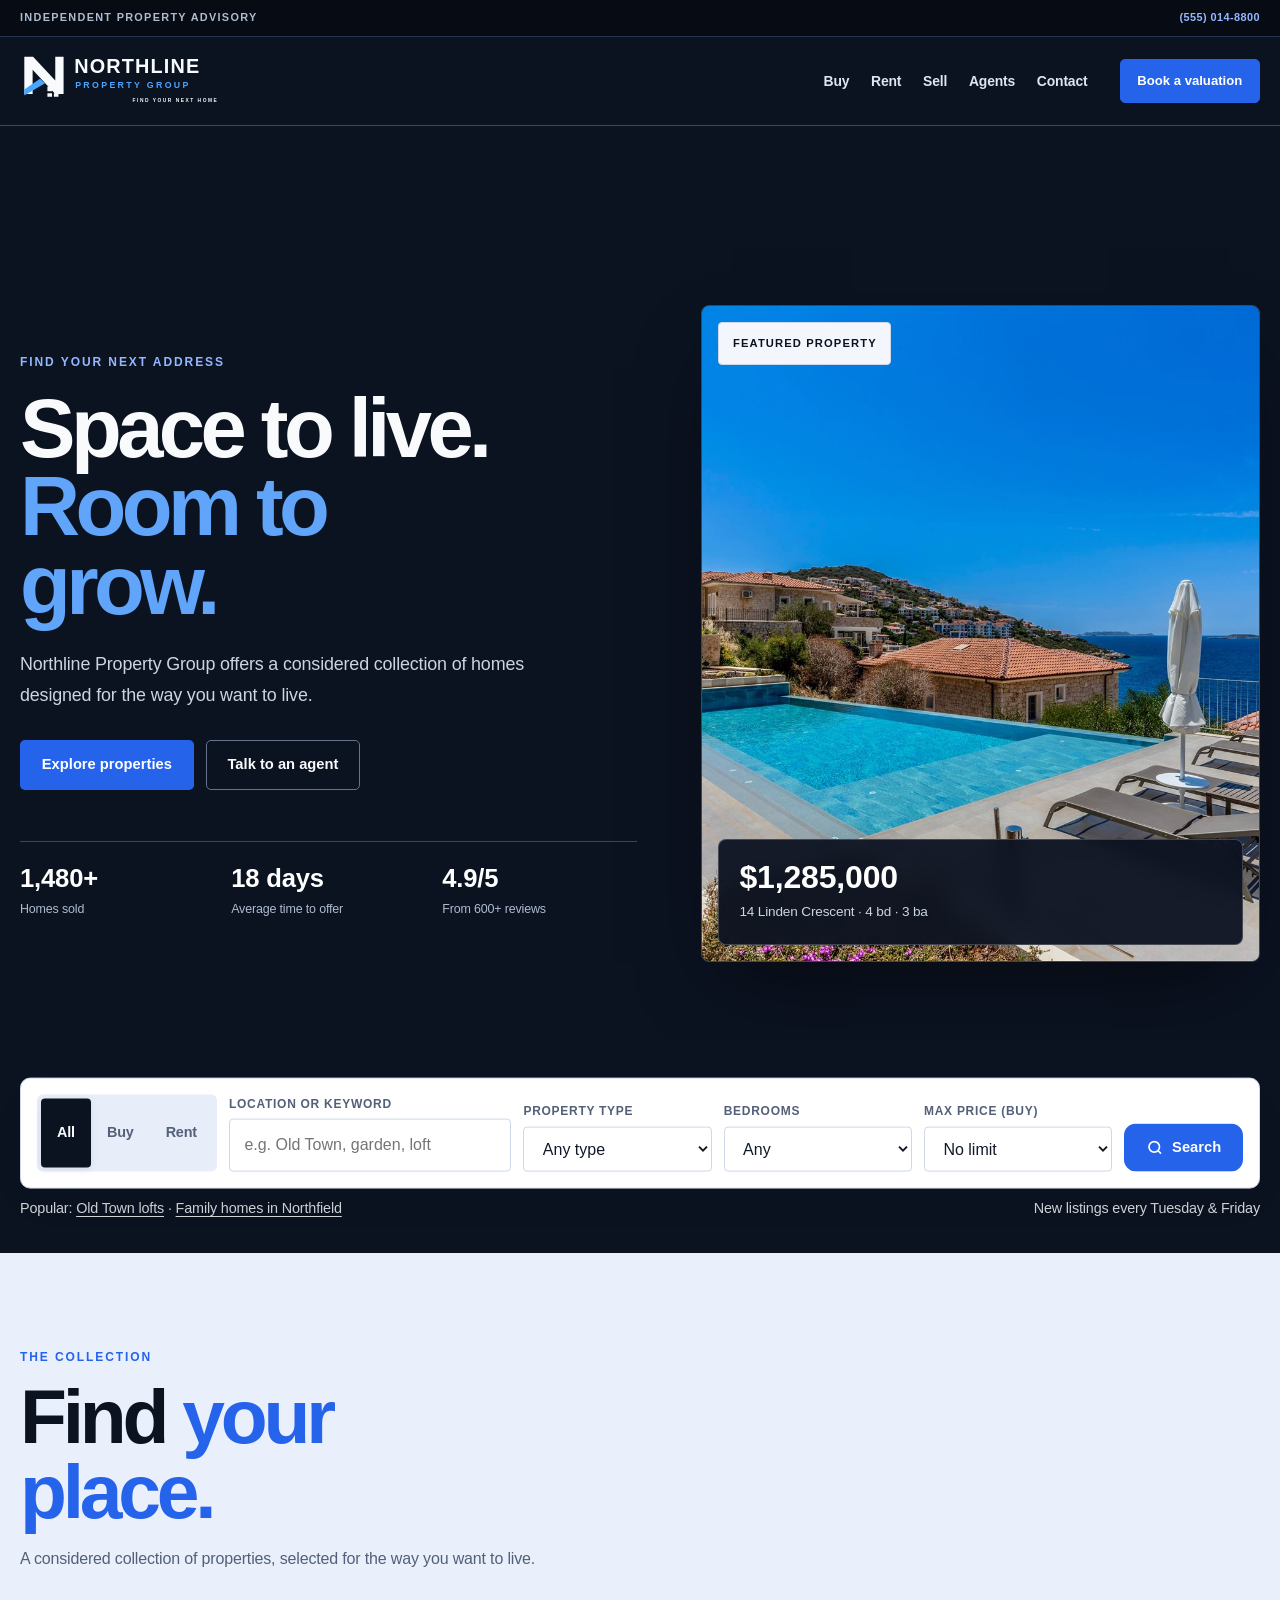
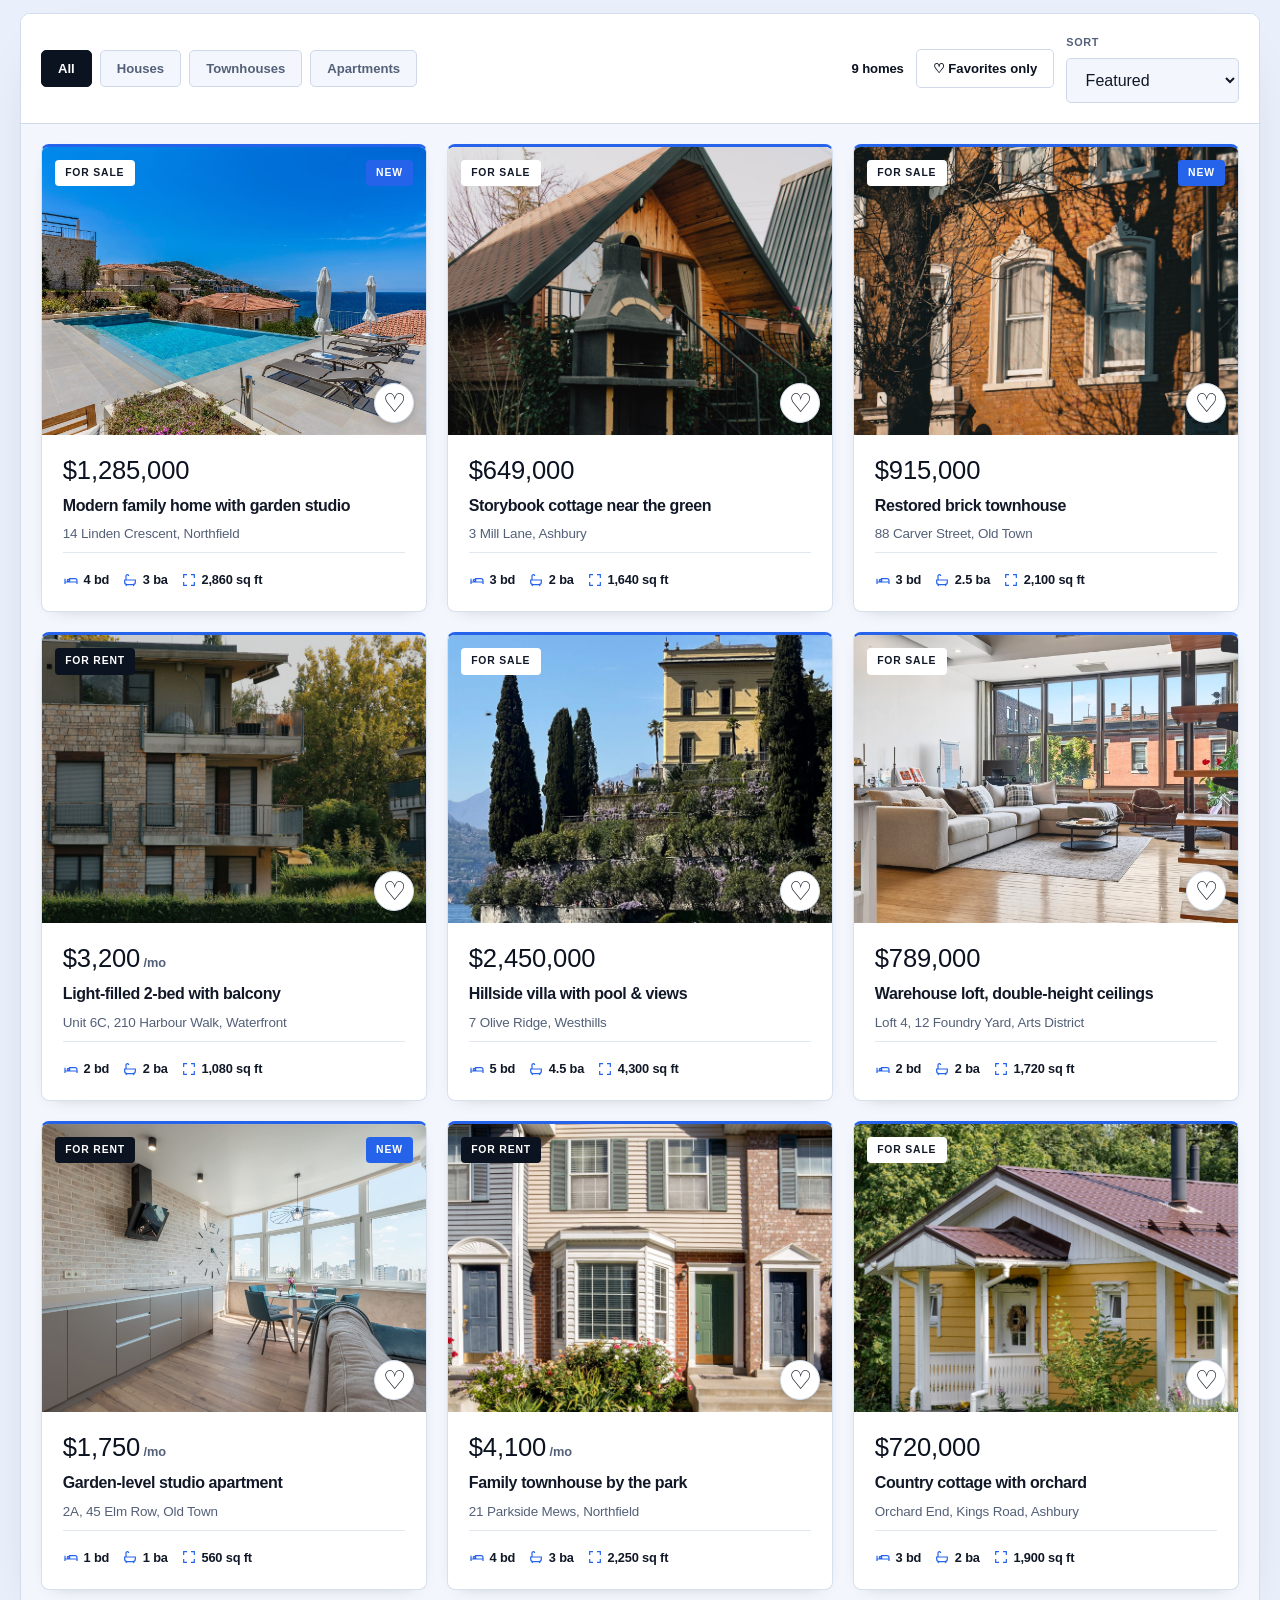
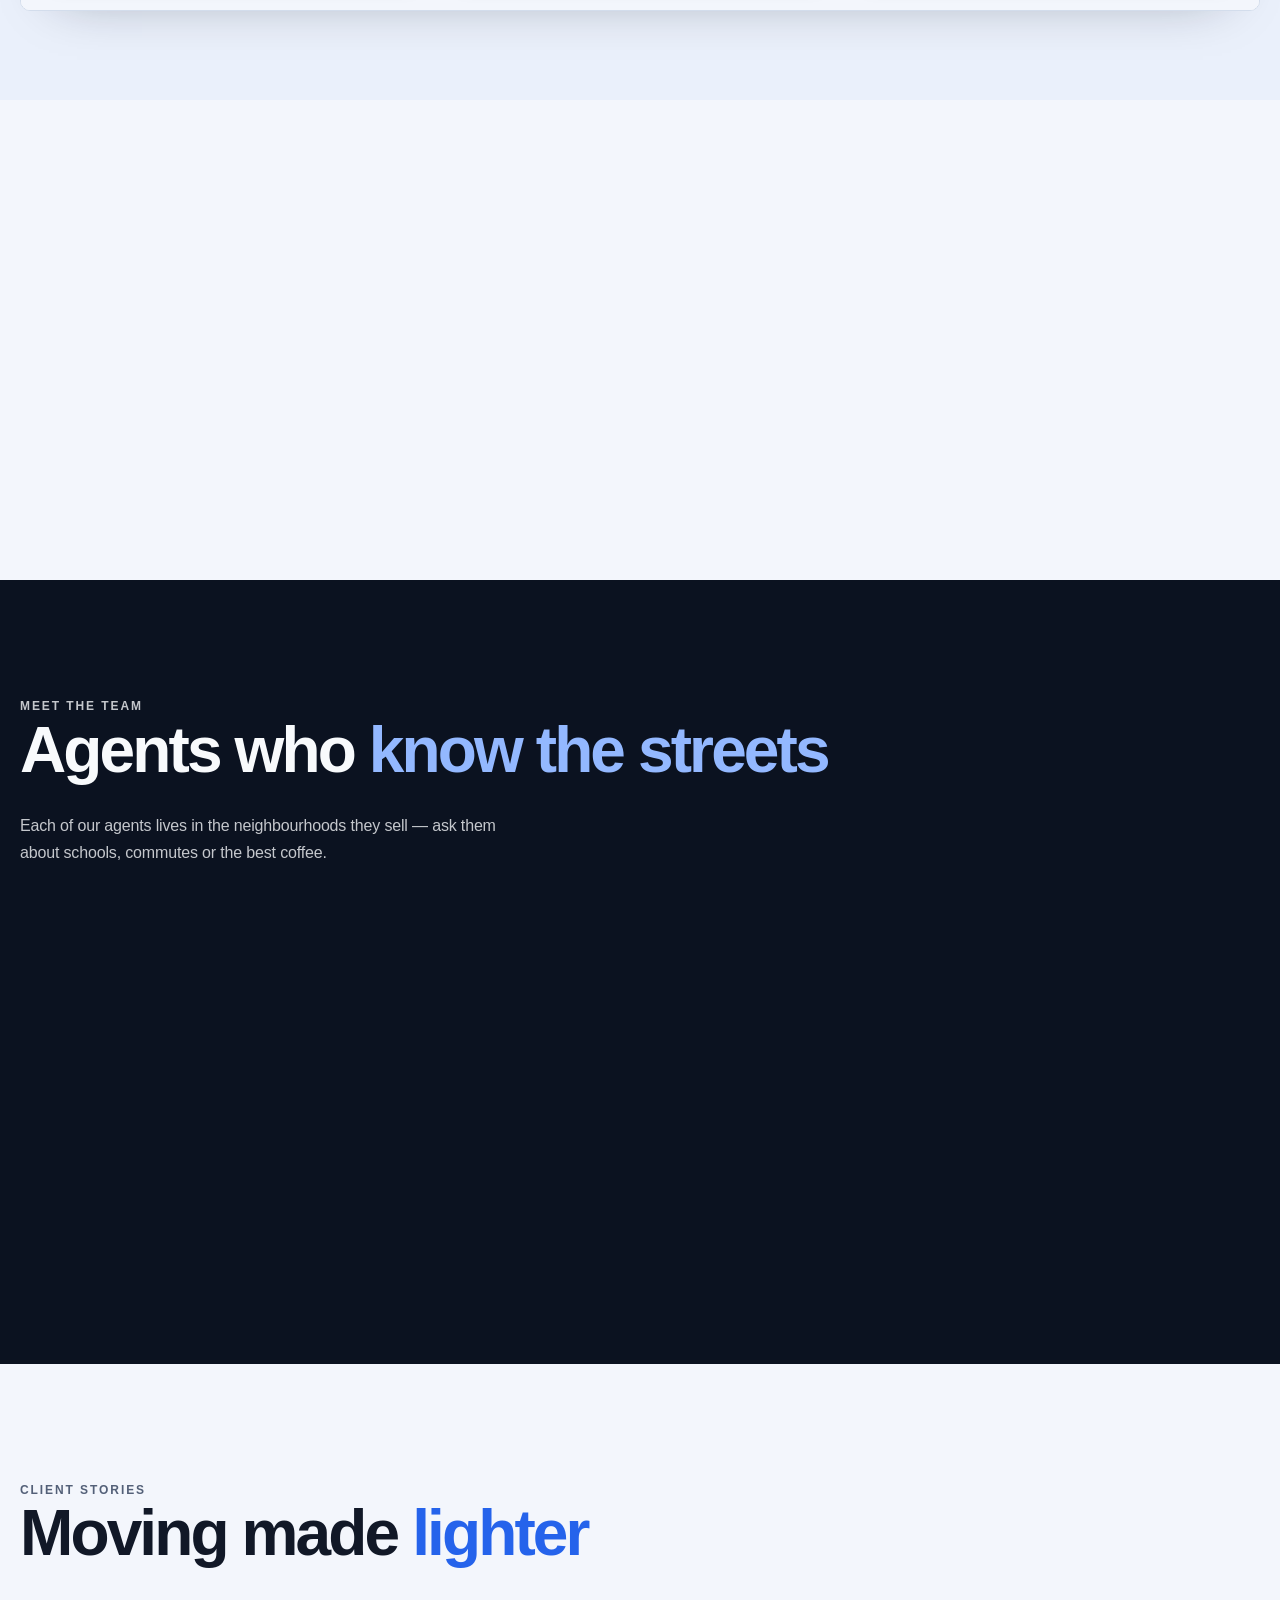
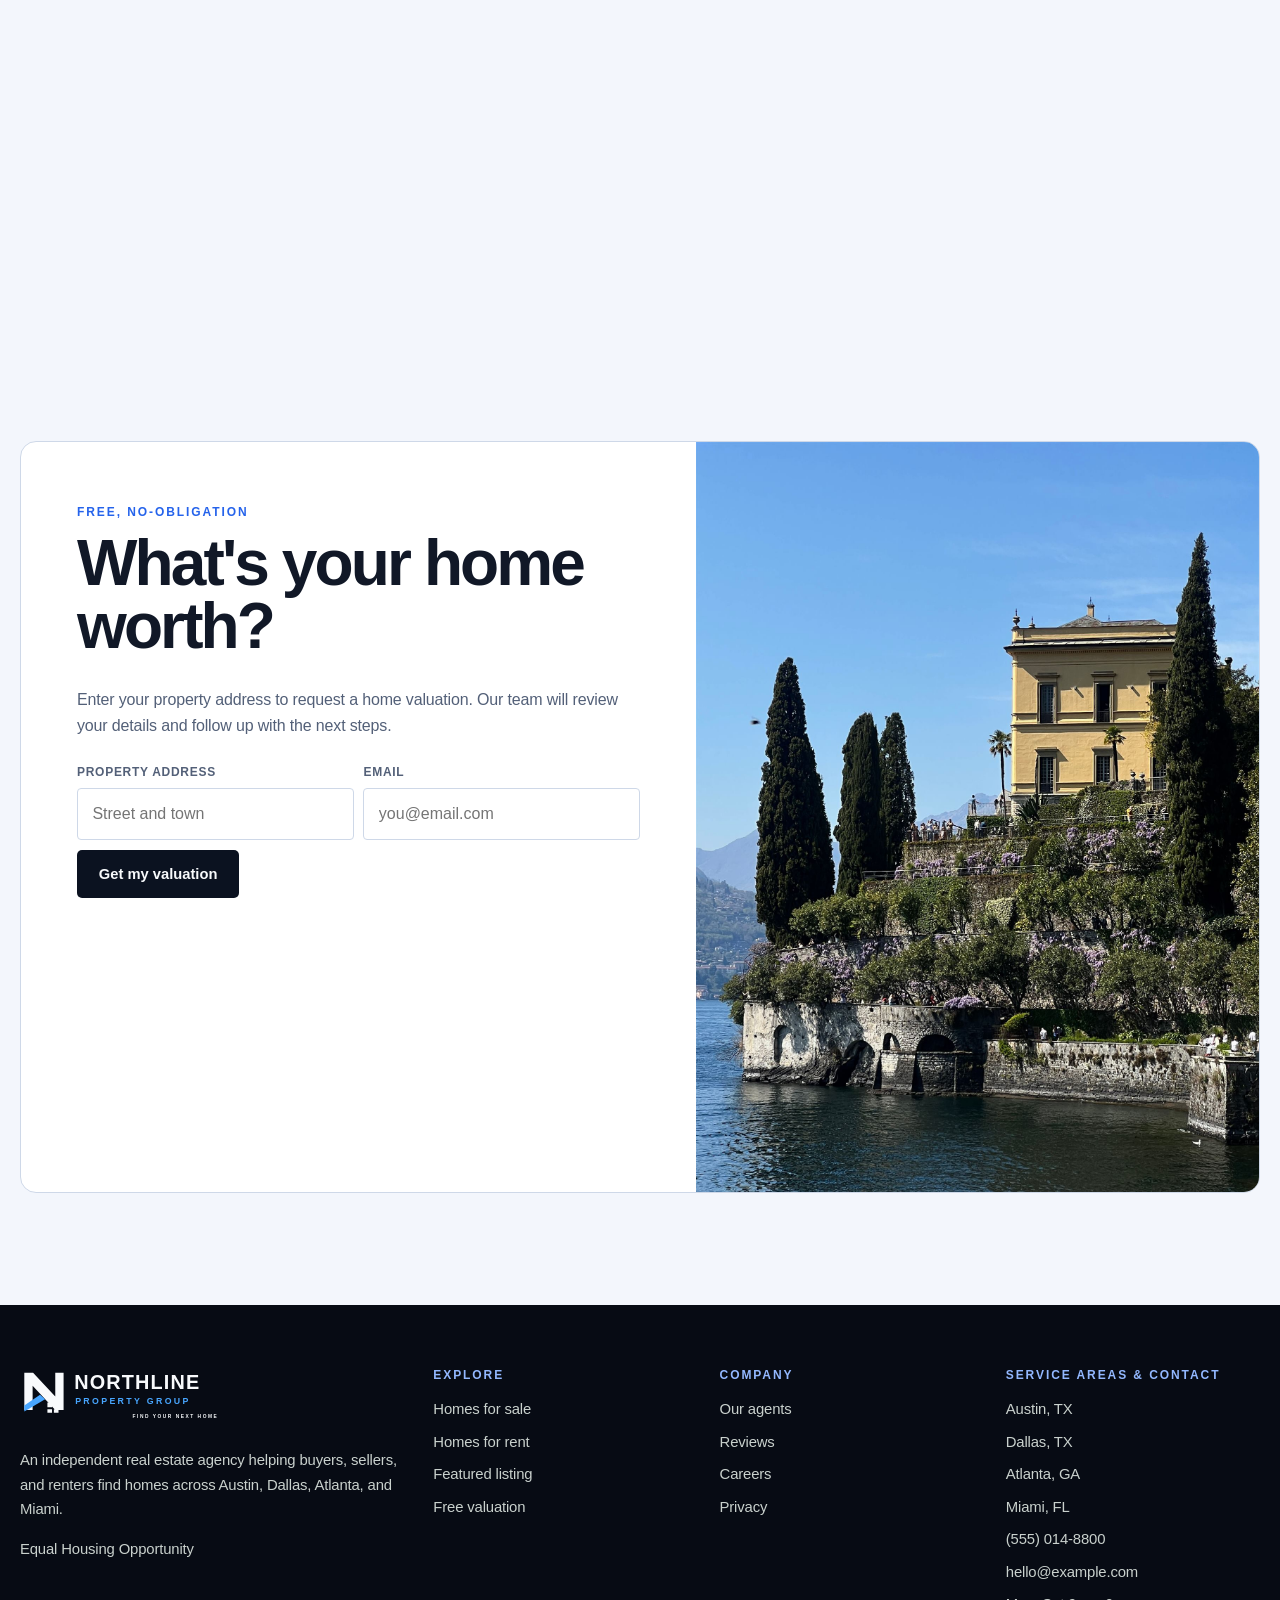
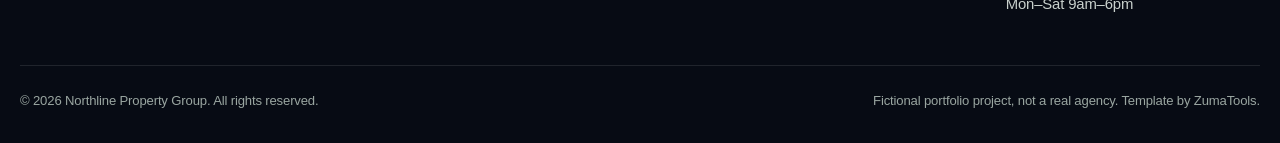
==== index.html @ 739855b1 "Northline Property Group: portfolio template" ====
<!doctype html>
<html lang="en" class="no-js">
<head>
  <meta charset="utf-8">
  <meta name="viewport" content="width=device-width, initial-scale=1">
  <title>Northline Property Group | Find Your Next Home</title>
  <meta name="description" content="Northline Property Group is an independent estate agency helping you buy, sell and rent homes. Search listings, meet local agents and book a free valuation.">
  <meta property="og:type" content="website">
  <meta property="og:title" content="Northline Property Group — Homes for sale &amp; rent">
  <meta property="og:description" content="Northline Property Group is an independent estate agency helping you buy, sell and rent homes. Search listings, meet local agents and book a free valuation.">
  <meta property="og:image" content="assets/img/house-modern.jpg">
  <meta name="theme-color" content="#1f4d45">
  <link rel="icon" type="image/svg+xml" href="assets/northline-mark.svg">
  <link rel="preconnect" href="https://fonts.googleapis.com">
  <link rel="preconnect" href="https://fonts.gstatic.com" crossorigin>
  <link href="https://fonts.googleapis.com/css2?family=Instrument+Serif:ital@0;1&family=Manrope:wght@400;500;600;700;800&display=swap" rel="stylesheet">
  <link rel="stylesheet" href="assets/css/style.css">
  <script>document.documentElement.classList.remove('no-js')</script>
  <script src="assets/js/main.js" defer></script>
</head>
<body>
  <a class="skip" href="#main">Skip to content</a>

  
  <header class="site-header">
  <div class="nav-topline">
    <div class="wrap nav-topline-inner">
      <span>Independent Property Advisory</span>
      <a href="tel:+15550148800">(555) 014-8800</a>
    </div>
  </div>
  <nav class="wrap nav" aria-label="Main">
    <a class="logo" href="index.html">
     <img
       class="brand-logo"
       src="assets/northline-logo-light.svg"
       alt="Northline Property Group — Find Your Next Home"
     >
   </a>
    <button class="menu-toggle" aria-expanded="false" aria-controls="nav-links" aria-label="Open menu">
      <span></span><span></span><span></span>
    </button>
    <ul class="nav-links" id="nav-links">
      <li><a href="index.html#homes">Buy</a></li>
      <li><a href="index.html#homes">Rent</a></li>
      <li><a href="index.html#sell">Sell</a></li>
      <li><a href="index.html#agents">Agents</a></li>
      <li><a href="index.html#contact">Contact</a></li>
    </ul>
    <div class="nav-cta">
      <a class="btn btn-primary" href="index.html#contact">Book a valuation</a>
    </div>
  </nav>
</header>


  <main id="main">
    <section class="hero" aria-labelledby="hero-title">
      <section class="hero" aria-labelledby="hero-title">
  <div class="wrap hero-layout">
    <!-- Left column: Hero Content -->
    <div class="hero-content">
      <p class="eyebrow">FIND YOUR NEXT ADDRESS</p>
      <h1 id="hero-title">Space to live. <em>Room to grow.</em></h1>
      <p class="lead">Northline Property Group offers a considered collection of homes designed for the way you want to live.</p>
      <div class="hero-actions">
        <a href="#homes" class="btn btn-accent">Explore properties</a>
        <a href="#contact" class="btn btn-ghost">Talk to an agent</a>
      </div>
      <div class="hero-stats">
        <div><b>1,480+</b><span>Homes sold</span></div>
        <div><b>18 days</b><span>Average time to offer</span></div>
        <div><b>4.9/5</b><span>From 600+ reviews</span></div>
      </div>
    </div>

    <!-- Right column: Featured Visual -->
    <div class="hero-visual">
      <img src="assets/img/house-modern.jpg" alt="Contemporary luxury home with modern architecture and landscaped garden" width="800" height="600">
      <span class="hero-chip">FEATURED PROPERTY</span>
      <a class="hero-price" href="listing.html?id=1" style="color:inherit;text-decoration:none">
        <strong>$1,285,000</strong>
        <span>14 Linden Crescent · 4 bd · 3 ba</span>
      </a>
    </div>
  </div>
</section>
    </section>

    <div class="search-band">
      <div class="wrap">
        <form class="search" id="search" action="#homes" role="search" aria-label="Search homes">
          <div class="seg" role="radiogroup" aria-label="Listing type">
            <label><input type="radio" name="status" value="any" checked><span>All</span></label>
            <label><input type="radio" name="status" value="sale"><span>Buy</span></label>
            <label><input type="radio" name="status" value="rent"><span>Rent</span></label>
          </div>
          <div class="field field-q"><label for="q">Location or keyword</label><input id="q" name="q" type="search" placeholder="e.g. Old Town, garden, loft"></div>
          <div class="field"><label for="type">Property type</label>
            <select id="type" name="type"><option value="any">Any type</option><option value="house">House</option><option value="townhouse">Townhouse</option><option value="apartment">Apartment</option></select></div>
          <div class="field"><label for="beds">Bedrooms</label>
            <select id="beds" name="beds"><option value="0">Any</option><option value="1">1+</option><option value="2">2+</option><option value="3">3+</option><option value="4">4+</option></select></div>
          <div class="field"><label for="max">Max price (buy)</label>
            <select id="max" name="max"><option value="">No limit</option><option value="700000">$700k</option><option value="1000000">$1M</option><option value="1500000">$1.5M</option><option value="3000000">$3M</option></select></div>
          <button class="btn btn-accent" type="submit"><svg viewBox="0 0 24 24" fill="none" stroke="currentColor" stroke-width="2.2" aria-hidden="true"><circle cx="11" cy="11" r="7"/><path d="m20 20-3.5-3.5"/></svg>Search</button>
        </form>
        <div class="search-foot"><span>Popular: <a href="index.html#homes">Old Town lofts</a> · <a href="index.html#homes">Family homes in Northfield</a></span><span>New listings every Tuesday &amp; Friday</span></div>
      </div>
    </div>

    <section class="section listings-section" id="homes" aria-labelledby="homes-title">
  <div class="wrap">
    <div class="listings-intro">
      <div class="listings-intro-copy">
        <p class="eyebrow">THE COLLECTION</p>
        <h2 id="homes-title">Find <em>your place.</em></h2>
        <p>A considered collection of properties, selected for the way you want to live.</p>
      </div>
    </div>
    <div class="listings-panel">
      <div class="listings-toolbar">
        <div class="chips" role="group" aria-label="Quick filter by type">
          <button type="button" data-type="all" aria-pressed="true">All</button>
          <button type="button" data-type="house" aria-pressed="false">Houses</button>
          <button type="button" data-type="townhouse" aria-pressed="false">Townhouses</button>
          <button type="button" data-type="apartment" aria-pressed="false">Apartments</button>
        </div>
        <div class="listings-toolbar-tools">
          <output id="result-count" aria-live="polite">9 homes</output>
          
          <button
            type="button"
            id="favorites-filter"
            class="btn btn-ghost"
            aria-pressed="false"
          >
          ♡ Favorites only
          </button>

          <div class="field">
            <label for="sort">Sort</label>
            <select id="sort">
              <option value="featured">Featured</option>
              <option value="new">Newest</option>
              <option value="price-asc">Price: low to high</option>
              <option value="price-desc">Price: high to low</option>
              <option value="size">Largest</option>
            </select>
          </div>
        </div>
      </div>
      <div class="listings" id="listings">
        <article class="card"><div class="card-media"><img src="assets/img/house-modern.jpg" alt="Contemporary luxury home with modern architecture and landscaped garden" loading="lazy" width="800" height="600"><span class="badge ">For sale</span><span class="badge new">New</span></div><div class="card-body"><p class="price">$1,285,000</p><h3><a href="listing.html?id=1">Modern family home with garden studio</a></h3><p class="addr">14 Linden Crescent, Northfield</p><ul class="specs"><li><svg viewBox="0 0 24 24" fill="none" stroke="currentColor" stroke-width="1.8" aria-hidden="true"><path d="M3 18v-8M21 18v-5a3 3 0 0 0-3-3H10v5M3 15h18M6.5 12.5a1.5 1.5 0 1 0 0-.01"/></svg>4 bd</li><li><svg viewBox="0 0 24 24" fill="none" stroke="currentColor" stroke-width="1.8" aria-hidden="true"><path d="M4 12h16v3a4 4 0 0 1-4 4H8a4 4 0 0 1-4-4zM6 12V6a2 2 0 0 1 4 0M7 19l-1 2M17 19l1 2"/></svg>3 ba</li><li><svg viewBox="0 0 24 24" fill="none" stroke="currentColor" stroke-width="1.8" aria-hidden="true"><path d="M4 9V4h5M20 9V4h-5M4 15v5h5M20 15v5h-5"/></svg>2,860 sq ft</li></ul></div></article>
        <article class="card"><div class="card-media"><img src="assets/img/house-cottage.svg" alt="Storybook cottage near the green" loading="lazy" width="800" height="600"><span class="badge ">For sale</span></div><div class="card-body"><p class="price">$649,000</p><h3><a href="listing.html?id=2">Storybook cottage near the green</a></h3><p class="addr">3 Mill Lane, Ashbury</p><ul class="specs"><li><svg viewBox="0 0 24 24" fill="none" stroke="currentColor" stroke-width="1.8" aria-hidden="true"><path d="M3 18v-8M21 18v-5a3 3 0 0 0-3-3H10v5M3 15h18M6.5 12.5a1.5 1.5 0 1 0 0-.01"/></svg>3 bd</li><li><svg viewBox="0 0 24 24" fill="none" stroke="currentColor" stroke-width="1.8" aria-hidden="true"><path d="M4 12h16v3a4 4 0 0 1-4 4H8a4 4 0 0 1-4-4zM6 12V6a2 2 0 0 1 4 0M7 19l-1 2M17 19l1 2"/></svg>2 ba</li><li><svg viewBox="0 0 24 24" fill="none" stroke="currentColor" stroke-width="1.8" aria-hidden="true"><path d="M4 9V4h5M20 9V4h-5M4 15v5h5M20 15v5h-5"/></svg>1,640 sq ft</li></ul></div></article>
        <article class="card"><div class="card-media"><img src="assets/img/house-townhouse.svg" alt="Restored brick townhouse" loading="lazy" width="800" height="600"><span class="badge ">For sale</span><span class="badge new">New</span></div><div class="card-body"><p class="price">$915,000</p><h3><a href="listing.html?id=3">Restored brick townhouse</a></h3><p class="addr">88 Carver Street, Old Town</p><ul class="specs"><li><svg viewBox="0 0 24 24" fill="none" stroke="currentColor" stroke-width="1.8" aria-hidden="true"><path d="M3 18v-8M21 18v-5a3 3 0 0 0-3-3H10v5M3 15h18M6.5 12.5a1.5 1.5 0 1 0 0-.01"/></svg>3 bd</li><li><svg viewBox="0 0 24 24" fill="none" stroke="currentColor" stroke-width="1.8" aria-hidden="true"><path d="M4 12h16v3a4 4 0 0 1-4 4H8a4 4 0 0 1-4-4zM6 12V6a2 2 0 0 1 4 0M7 19l-1 2M17 19l1 2"/></svg>2.5 ba</li><li><svg viewBox="0 0 24 24" fill="none" stroke="currentColor" stroke-width="1.8" aria-hidden="true"><path d="M4 9V4h5M20 9V4h-5M4 15v5h5M20 15v5h-5"/></svg>2,100 sq ft</li></ul></div></article>
        <article class="card"><div class="card-media"><img src="assets/img/house-apartment.svg" alt="Light-filled 2-bed with balcony" loading="lazy" width="800" height="600"><span class="badge rent">For rent</span></div><div class="card-body"><p class="price">$3,200<small> /mo</small></p><h3><a href="listing.html?id=4">Light-filled 2-bed with balcony</a></h3><p class="addr">Unit 6C, 210 Harbour Walk, Waterfront</p><ul class="specs"><li><svg viewBox="0 0 24 24" fill="none" stroke="currentColor" stroke-width="1.8" aria-hidden="true"><path d="M3 18v-8M21 18v-5a3 3 0 0 0-3-3H10v5M3 15h18M6.5 12.5a1.5 1.5 0 1 0 0-.01"/></svg>2 bd</li><li><svg viewBox="0 0 24 24" fill="none" stroke="currentColor" stroke-width="1.8" aria-hidden="true"><path d="M4 12h16v3a4 4 0 0 1-4 4H8a4 4 0 0 1-4-4zM6 12V6a2 2 0 0 1 4 0M7 19l-1 2M17 19l1 2"/></svg>2 ba</li><li><svg viewBox="0 0 24 24" fill="none" stroke="currentColor" stroke-width="1.8" aria-hidden="true"><path d="M4 9V4h5M20 9V4h-5M4 15v5h5M20 15v5h-5"/></svg>1,080 sq ft</li></ul></div></article>
        <article class="card"><div class="card-media"><img src="assets/img/house-villa.svg" alt="Hillside villa with pool & views" loading="lazy" width="800" height="600"><span class="badge ">For sale</span></div><div class="card-body"><p class="price">$2,450,000</p><h3><a href="listing.html?id=5">Hillside villa with pool & views</a></h3><p class="addr">7 Olive Ridge, Westhills</p><ul class="specs"><li><svg viewBox="0 0 24 24" fill="none" stroke="currentColor" stroke-width="1.8" aria-hidden="true"><path d="M3 18v-8M21 18v-5a3 3 0 0 0-3-3H10v5M3 15h18M6.5 12.5a1.5 1.5 0 1 0 0-.01"/></svg>5 bd</li><li><svg viewBox="0 0 24 24" fill="none" stroke="currentColor" stroke-width="1.8" aria-hidden="true"><path d="M4 12h16v3a4 4 0 0 1-4 4H8a4 4 0 0 1-4-4zM6 12V6a2 2 0 0 1 4 0M7 19l-1 2M17 19l1 2"/></svg>4.5 ba</li><li><svg viewBox="0 0 24 24" fill="none" stroke="currentColor" stroke-width="1.8" aria-hidden="true"><path d="M4 9V4h5M20 9V4h-5M4 15v5h5M20 15v5h-5"/></svg>4,300 sq ft</li></ul></div></article>
        <article class="card"><div class="card-media"><img src="assets/img/house-loft.svg" alt="Warehouse loft, double-height ceilings" loading="lazy" width="800" height="600"><span class="badge ">For sale</span></div><div class="card-body"><p class="price">$789,000</p><h3><a href="listing.html?id=6">Warehouse loft, double-height ceilings</a></h3><p class="addr">Loft 4, 12 Foundry Yard, Arts District</p><ul class="specs"><li><svg viewBox="0 0 24 24" fill="none" stroke="currentColor" stroke-width="1.8" aria-hidden="true"><path d="M3 18v-8M21 18v-5a3 3 0 0 0-3-3H10v5M3 15h18M6.5 12.5a1.5 1.5 0 1 0 0-.01"/></svg>2 bd</li><li><svg viewBox="0 0 24 24" fill="none" stroke="currentColor" stroke-width="1.8" aria-hidden="true"><path d="M4 12h16v3a4 4 0 0 1-4 4H8a4 4 0 0 1-4-4zM6 12V6a2 2 0 0 1 4 0M7 19l-1 2M17 19l1 2"/></svg>2 ba</li><li><svg viewBox="0 0 24 24" fill="none" stroke="currentColor" stroke-width="1.8" aria-hidden="true"><path d="M4 9V4h5M20 9V4h-5M4 15v5h5M20 15v5h-5"/></svg>1,720 sq ft</li></ul></div></article>
        <article class="card"><div class="card-media"><img src="assets/img/house-apartment.svg" alt="Garden-level studio apartment" loading="lazy" width="800" height="600"><span class="badge rent">For rent</span><span class="badge new">New</span></div><div class="card-body"><p class="price">$1,750<small> /mo</small></p><h3><a href="listing.html?id=7">Garden-level studio apartment</a></h3><p class="addr">2A, 45 Elm Row, Old Town</p><ul class="specs"><li><svg viewBox="0 0 24 24" fill="none" stroke="currentColor" stroke-width="1.8" aria-hidden="true"><path d="M3 18v-8M21 18v-5a3 3 0 0 0-3-3H10v5M3 15h18M6.5 12.5a1.5 1.5 0 1 0 0-.01"/></svg>1 bd</li><li><svg viewBox="0 0 24 24" fill="none" stroke="currentColor" stroke-width="1.8" aria-hidden="true"><path d="M4 12h16v3a4 4 0 0 1-4 4H8a4 4 0 0 1-4-4zM6 12V6a2 2 0 0 1 4 0M7 19l-1 2M17 19l1 2"/></svg>1 ba</li><li><svg viewBox="0 0 24 24" fill="none" stroke="currentColor" stroke-width="1.8" aria-hidden="true"><path d="M4 9V4h5M20 9V4h-5M4 15v5h5M20 15v5h-5"/></svg>560 sq ft</li></ul></div></article>
        <article class="card"><div class="card-media"><img src="assets/img/house-townhouse.svg" alt="Family townhouse by the park" loading="lazy" width="800" height="600"><span class="badge rent">For rent</span></div><div class="card-body"><p class="price">$4,100<small> /mo</small></p><h3><a href="listing.html?id=8">Family townhouse by the park</a></h3><p class="addr">21 Parkside Mews, Northfield</p><ul class="specs"><li><svg viewBox="0 0 24 24" fill="none" stroke="currentColor" stroke-width="1.8" aria-hidden="true"><path d="M3 18v-8M21 18v-5a3 3 0 0 0-3-3H10v5M3 15h18M6.5 12.5a1.5 1.5 0 1 0 0-.01"/></svg>4 bd</li><li><svg viewBox="0 0 24 24" fill="none" stroke="currentColor" stroke-width="1.8" aria-hidden="true"><path d="M4 12h16v3a4 4 0 0 1-4 4H8a4 4 0 0 1-4-4zM6 12V6a2 2 0 0 1 4 0M7 19l-1 2M17 19l1 2"/></svg>3 ba</li><li><svg viewBox="0 0 24 24" fill="none" stroke="currentColor" stroke-width="1.8" aria-hidden="true"><path d="M4 9V4h5M20 9V4h-5M4 15v5h5M20 15v5h-5"/></svg>2,250 sq ft</li></ul></div></article>
        <article class="card"><div class="card-media"><img src="assets/img/house-cottage.svg" alt="Country cottage with orchard" loading="lazy" width="800" height="600"><span class="badge ">For sale</span></div><div class="card-body"><p class="price">$720,000</p><h3><a href="listing.html?id=9">Country cottage with orchard</a></h3><p class="addr">Orchard End, Kings Road, Ashbury</p><ul class="specs"><li><svg viewBox="0 0 24 24" fill="none" stroke="currentColor" stroke-width="1.8" aria-hidden="true"><path d="M3 18v-8M21 18v-5a3 3 0 0 0-3-3H10v5M3 15h18M6.5 12.5a1.5 1.5 0 1 0 0-.01"/></svg>3 bd</li><li><svg viewBox="0 0 24 24" fill="none" stroke="currentColor" stroke-width="1.8" aria-hidden="true"><path d="M4 12h16v3a4 4 0 0 1-4 4H8a4 4 0 0 1-4-4zM6 12V6a2 2 0 0 1 4 0M7 19l-1 2M17 19l1 2"/></svg>2 ba</li><li><svg viewBox="0 0 24 24" fill="none" stroke="currentColor" stroke-width="1.8" aria-hidden="true"><path d="M4 9V4h5M20 9V4h-5M4 15v5h5M20 15v5h-5"/></svg>1,900 sq ft</li></ul></div></article>
      </div>
    </div>
  </div>
</section>

    <section class="section" id="sell" style="padding-top:0" aria-labelledby="why-title">
      <div class="wrap why">
        <div class="reveal">
          <p class="eyebrow">Selling with Northline</p>
          <h2 id="why-title">Sell for more, <em>with less stress.</em></h2>
          <p style="color:var(--muted);font-size:1.08rem">We price with data, market with care and negotiate like it's our own home. Our sellers achieve on average 101.4% of asking price.</p>
          <a class="btn btn-primary" href="#contact" style="margin-top:.5rem">Get a free valuation</a>
        </div>
        <div class="why-list">
          <div class="why-item reveal"><svg viewBox="0 0 36 36" fill="none" stroke="currentColor" stroke-width="1.8" aria-hidden="true"><path d="M5 30h26M9 30V16M17 30V9M25 30V20"/></svg><h3>Data-led pricing</h3><p>Valuations backed by 15 years of local sales, not guesswork.</p></div>
          <div class="why-item reveal"><svg viewBox="0 0 36 36" fill="none" stroke="currentColor" stroke-width="1.8" aria-hidden="true"><rect x="5" y="9" width="26" height="19" rx="3"/><circle cx="18" cy="18.5" r="5"/><path d="M13 9l2-3h6l2 3"/></svg><h3>Studio photography</h3><p>Pro photos, floor plans and a 3D tour for every home.</p></div>
          <div class="why-item reveal"><svg viewBox="0 0 36 36" fill="none" stroke="currentColor" stroke-width="1.8" aria-hidden="true"><path d="M18 5l11 5v8c0 7-5 11-11 13-6-2-11-6-11-13v-8z"/><path d="m13 18 4 4 7-7"/></svg><h3>No sale, no fee</h3><p>You only pay when the keys change hands. Simple.</p></div>
          <div class="why-item reveal"><svg viewBox="0 0 36 36" fill="none" stroke="currentColor" stroke-width="1.8" aria-hidden="true"><path d="M6 8h24v16H14l-6 5v-5H6z"/></svg><h3>7-day updates</h3><p>Viewing feedback and next steps, every week, in writing.</p></div>
        </div>
      </div>
    </section>

    <section class="section dark" id="agents" aria-labelledby="agents-title">
      <div class="wrap">
        <div class="head-row">
          <div><p class="eyebrow">Meet the team</p><h2 id="agents-title">Agents who <em>know the streets</em></h2></div>
          <p>Each of our agents lives in the neighbourhoods they sell — ask them about schools, commutes or the best coffee.</p>
        </div>
        <div class="agents">
          <article class="agent reveal"><div class="avatar" aria-hidden="true">OB</div><h3>Olivia Bennett</h3><p class="role">Property Consultant · Austin, TX</p><dl><dt>Experience</dt><dd>8 years</dd><dt>Specialty</dt><dd>Residential homes</dd></dl><a class="btn" href="#contact">Contact Olivia</a></article>
          <article class="agent reveal"><div class="avatar" aria-hidden="true">JC</div><h3>James Carter</h3><p class="role">Senior Real Estate Agent · Dallas, TX</p><dl><dt>Experience</dt><dd>10 years</dd><dt>Specialty</dt><dd>Luxury homes</dd></dl><a class="btn" href="#contact">Contact James</a></article>
          <article class="agent reveal"><div class="avatar" aria-hidden="true">EP</div><h3>Emily Parker</h3><p class="role">Leasing Specialist · Atlanta, GA</p><dl><dt>Experience</dt><dd>6 years</dd><dt>Specialty</dt><dd>Rental properties</dd></dl><a class="btn" href="#contact">Contact Emily</a></article>
          <article class="agent reveal"><div class="avatar" aria-hidden="true">MB</div><h3>Michael Brooks</h3><p class="role">Real Estate Agent · Miami, FL</p><dl><dt>Experience</dt><dd>7 years</dd><dt>Specialty</dt><dd>Single-family homes</dd></dl><a class="btn" href="#contact">Contact Michael</a></article>
        </div>
      </div>
    </section>

    <section class="section" id="reviews" aria-labelledby="reviews-title">
      <div class="wrap">
        <div class="head-row"><div><p class="eyebrow">Client stories</p><h2 id="reviews-title">Moving made <em>lighter</em></h2></div></div>
        <div class="quotes">
          <figure class="quote reveal">
            <blockquote>
              “Olivia helped us prepare our Austin home for the market, explained every offer, and kept us informed through closing. We felt supported the entire time.”
            </blockquote>
            <figcaption>
              <b>The Miller Family</b>
              Home sellers · Austin, TX
            </figcaption>
          </figure>

          <figure class="quote reveal">
            <blockquote>
            “James made buying our first home in Dallas feel manageable. He answered our questions, explained the paperwork, and never rushed our decision.”
            </blockquote>
            <figcaption>
              <b>Taylor &amp; Morgan</b>
              First-time buyers · Dallas, TX
            </figcaption>
          </figure>
          
          <figure class="quote reveal">
            <blockquote>
              “Emily listened to what we needed and helped us find a rental in Atlanta that fit our budget and commute. She was responsive throughout the process.”
            </blockquote>
            <figcaption>
              <b>Jordan R.</b>
              Renter · Atlanta, GA
            </figcaption>
          </figure>
        </div>
      </div>
    </section>

    <section class="section" id="contact" style="padding-top:0" aria-labelledby="contact-title">
      <div class="wrap">
        <div class="cta">
          <div>
            <p class="eyebrow">Free, no-obligation</p>
            <h2 id="contact-title">What's your home worth?</h2>
            <p style="color:var(--muted)">Enter your property address to request a home valuation. Our team will review your details and follow up with the next steps.</p>
            <!-- Connect: set action to your Formspree endpoint or add data-netlify="true" name="valuation". -->
            <form action="#" method="post" data-demo>
              <div class="field"><label for="v-address">Property address</label><input id="v-address" name="address" autocomplete="street-address" required placeholder="Street and town"></div>
              <div class="field"><label for="v-email">Email</label><input id="v-email" name="email" type="email" autocomplete="email" required placeholder="you@email.com"></div>
              <button class="btn btn-primary" type="submit" style="align-self:end;height:48px">Get my valuation</button>
              <p class="form-msg" role="status" hidden></p>
            </form>
          </div>
          <img src="assets/img/house-villa.jpg" alt="" loading="lazy" width="800" height="600">
        </div>
      </div>
    </section>
  </main>
  <footer class="site-footer">
    <div class="wrap">
      <div class="footer-grid">
        
      <div>
        <a class="logo" href="index.html">
         <img
          class="brand-logo"
          src="assets/northline-logo-light.svg"
          alt="Northline Property Group — Find Your Next Home"
         >
       </a>

       <p style="margin-top:1rem;max-width:24rem">
         An independent real estate agency helping buyers, sellers, and renters
         find homes across Austin, Dallas, Atlanta, and Miami.
       </p>

       <p>Equal Housing Opportunity</p>
      </div>

        <div><h2>Explore</h2><ul><li><a href="index.html#homes">Homes for sale</a></li><li><a href="index.html#homes">Homes for rent</a></li><li><a href="listing.html?id=1">Featured listing</a></li><li><a href="index.html#sell">Free valuation</a></li></ul></div>
        <div><h2>Company</h2><ul><li><a href="index.html#agents">Our agents</a></li><li><a href="index.html#reviews">Reviews</a></li><li><a href="#">Careers</a></li><li><a href="#">Privacy</a></li></ul></div>
        <div>
          <h2>Service Areas &amp; Contact</h2>
          <ul>
            <li>Austin, TX</li>
            <li>Dallas, TX</li>
            <li>Atlanta, GA</li>
            <li>Miami, FL</li>
            <li><a href="tel:+15550148800">(555) 014-8800</a></li>
            <li><a href="mailto:hello@example.com">hello@example.com</a></li>
            <li>Mon–Sat 9am–6pm</li>
          </ul>
        </div>
      </div>
      <div class="footer-bottom">
        <span>© <span data-year>2026</span> <span data-zt="brandName">Northline Property Group</span>. All rights reserved.</span>
        <span>Fictional portfolio project, not a real agency. Template by ZumaTools.</span>
      </div>
    </div>
  </footer>
</body>
</html>
---- assets/css/style.css ----
:root {
  /* Midnight Blue × Electric Cobalt */
  --brand: #0b1220;
  --brand-ink: #f8fafc;
  --accent: #2563eb;
  --accent-ink: #ffffff;

  /* Cool, clean surfaces */
  --bg: #f3f6fc;
  --surface: #ffffff;
  --surface-2: #e7eefa;

  /* Text and borders */
  --text: #111827;
  --muted: #536078;
  --line: #ced8e8;

  /* Sharper geometry and deeper contrast */
  --radius: 8px;
  --radius-sm: 4px;
  --shadow: 0 24px 48px -26px rgba(11, 18, 32, 0.32);

  /* Strong sans-serif typography */
  --font-display: "Arial Black", "Segoe UI", Arial, sans-serif;
  --font-body: "Segoe UI", "Helvetica Neue", Arial, sans-serif;

  --wrap: 1280px;
}


*, *::before, *::after { box-sizing: border-box; }
html { scroll-behavior: smooth; -webkit-text-size-adjust: 100%; }
body { margin: 0; background: var(--bg); color: var(--text); font: 400 1rem/1.65 var(--font-body); -webkit-font-smoothing: antialiased; overflow-x: hidden; }
img, svg { max-width: 100%; display: block; }
img { height: auto; }
a { color: var(--brand); text-underline-offset: 3px; }
h1, h2, h3 { font-family: var(--font-display); font-weight: 400; line-height: 1.05; letter-spacing: -.01em; margin: 0 0 .45em; }
h1 { font-size: clamp(2.8rem, 6.5vw, 5.6rem); }
h2 { font-size: clamp(2.2rem, 4.4vw, 3.4rem); }
h3 { font-size: 1.5rem; }
h1 em, h2 em { color: var(--brand); }
p { margin: 0 0 1em; }
:focus-visible { outline: 3px solid var(--accent); outline-offset: 2px; border-radius: 4px; }
.skip { position: absolute; left: 1rem; top: -4rem; background: var(--text); color: var(--bg); padding: .7rem 1rem; border-radius: 8px; z-index: 100; }
.skip:focus { top: 1rem; }
.sr-only { position: absolute !important; width: 1px; height: 1px; overflow: hidden; clip: rect(0 0 0 0); white-space: nowrap; }
.wrap { width: min(var(--wrap), 100% - 2.5rem); margin-inline: auto; }
.section { padding: clamp(4rem, 9vw, 7rem) 0; }
.eyebrow { font: 700 .75rem/1 var(--font-body); letter-spacing: .18em; text-transform: uppercase; color: var(--brand); margin-bottom: .9rem; display: inline-block; }
.head-row { display: flex; align-items: end; justify-content: space-between; gap: 2rem; margin-bottom: 2.5rem; flex-wrap: wrap; }
.head-row h2 { margin: 0; }
.head-row p { max-width: 30rem; color: var(--muted); margin: 0; }

.btn { display: inline-flex; align-items: center; justify-content: center; gap: .5rem; padding: .9rem 1.4rem; border-radius: 999px; font: 700 .92rem/1 var(--font-body); text-decoration: none; border: 1.5px solid transparent; cursor: pointer; transition: transform .2s, background .2s, color .2s, border-color .2s; white-space: nowrap; }
.btn-primary { background: var(--brand); color: var(--brand-ink); }
.btn-primary:hover { background: color-mix(in srgb, var(--brand) 85%, black); transform: translateY(-1px); }
.btn-accent { background: var(--accent); color: var(--accent-ink); }
.btn-accent:hover { background: color-mix(in srgb, var(--accent) 85%, black); }
.btn-ghost { border-color: var(--line); color: var(--text); background: var(--surface); }
.btn-ghost:hover { border-color: var(--text); }
.btn svg { width: 18px; height: 18px; }

/* Header */
.site-header { position: sticky; top: 0; z-index: 50; background: color-mix(in srgb, var(--bg) 90%, transparent); backdrop-filter: blur(12px); border-bottom: 1px solid var(--line); }
.nav { display: flex; align-items: center; gap: 2rem; min-height: 74px; }
.logo { display: inline-flex; align-items: center; gap: .55rem; font: 400 1.7rem/1 var(--font-display); color: var(--text); text-decoration: none; margin-right: auto; }
.logo svg { width: 34px; height: 34px; }
.nav-links { display: flex; gap: 1.8rem; list-style: none; margin: 0; padding: 0; align-items: center; }
.nav-links a { color: var(--text); text-decoration: none; font-weight: 600; font-size: .94rem; }
.nav-links a:hover, .nav-links a[aria-current="page"] { color: var(--brand); }
.nav-links a[aria-current="page"] { text-decoration: underline; text-decoration-color: var(--accent); text-decoration-thickness: 2px; text-underline-offset: 8px; }
.nav-cta { display: flex; gap: .6rem; }
.menu-toggle { display: none; width: 46px; height: 46px; border-radius: 12px; border: 1.5px solid var(--line); background: var(--surface); cursor: pointer; color: var(--text); }
.menu-toggle span { display: block; width: 20px; height: 2px; margin: 4px auto; background: currentColor; transition: transform .25s, opacity .25s; }
.menu-toggle[aria-expanded="true"] span:nth-child(1) { transform: translateY(6px) rotate(45deg); }
.menu-toggle[aria-expanded="true"] span:nth-child(2) { opacity: 0; }
.menu-toggle[aria-expanded="true"] span:nth-child(3) { transform: translateY(-6px) rotate(-45deg); }

/* Hero */
.hero { padding: clamp(2.5rem, 6vw, 4.5rem) 0 0; }
.hero-grid { display: grid; grid-template-columns: 1fr 1fr; gap: 3rem; align-items: end; }
.hero .lead { font-size: 1.15rem; color: var(--muted); max-width: 32rem; }
.hero-stats { display: flex; gap: 2.5rem; margin-top: 2rem; flex-wrap: wrap; }
.hero-stats b { display: block; font: 400 2.4rem/1 var(--font-display); }
.hero-stats span { font-size: .85rem; color: var(--muted); }
.hero-visual { position: relative; border-radius: var(--radius) var(--radius) 0 0; overflow: hidden; aspect-ratio: 4/3.2; }
.hero-visual img { width: 100%; height: 100%; object-fit: cover; }
.hero-chip { position: absolute; left: 1rem; top: 1rem; background: var(--surface); border-radius: 999px; padding: .5rem .9rem; font-size: .82rem; font-weight: 700; box-shadow: var(--shadow); display: flex; gap: .4rem; align-items: center; }
.hero-chip i { width: 8px; height: 8px; border-radius: 50%; background: #2fa36b; }
.hero-price { position: absolute; right: 1rem; top: 1rem; background: var(--surface); border-radius: 14px; padding: .8rem 1rem; box-shadow: var(--shadow); font-size: .85rem; }
.hero-price b { font: 400 1.5rem/1 var(--font-display); display: block; }

/* Search */
.search-band { background: var(--brand); padding: 0 0 2rem; }
.search { background: var(--surface); border-radius: var(--radius); box-shadow: var(--shadow); padding: 1rem; display: grid; grid-template-columns: auto 1.5fr 1fr 1fr 1fr auto; gap: .75rem; align-items: end; transform: translateY(-40%); margin-bottom: -2.2rem; position: relative; z-index: 2; }
.seg { display: inline-flex; background: var(--surface-2); border-radius: 12px; padding: 4px; align-self: stretch; }
.seg label { position: relative; }
.seg input { position: absolute; opacity: 0; inset: 0; }
.seg span { display: flex; align-items: center; height: 100%; padding: 0 1rem; border-radius: 9px; font-weight: 700; font-size: .9rem; cursor: pointer; color: var(--muted); }
.seg input:checked + span { background: var(--surface); color: var(--text); box-shadow: 0 2px 8px rgba(0,0,0,.08); }
.seg input:focus-visible + span { outline: 3px solid var(--accent); }
.field { display: flex; flex-direction: column; gap: .3rem; min-width: 0; }
.field label { font-size: .75rem; font-weight: 700; letter-spacing: .06em; text-transform: uppercase; color: var(--muted); }
.field input, .field select, .field textarea { font: inherit; padding: .75rem .9rem; border: 1.5px solid var(--line); border-radius: var(--radius-sm); background: var(--surface); color: var(--text); width: 100%; min-width: 0; }
.field input:focus, .field select:focus, .field textarea:focus { outline: none; border-color: var(--brand); box-shadow: 0 0 0 4px color-mix(in srgb, var(--brand) 15%, transparent); }
.search .btn { height: 48px; border-radius: 12px; }
.search-foot { display: flex; justify-content: space-between; gap: 1rem; color: color-mix(in srgb, var(--brand-ink) 85%, transparent); font-size: .9rem; flex-wrap: wrap; }
.search-foot a { color: inherit; }

/* Listings */
.toolbar { display: flex; gap: 1rem; justify-content: space-between; align-items: center; margin-bottom: 1.5rem; flex-wrap: wrap; }
.toolbar output { font-weight: 700; }
.toolbar .field { flex-direction: row; align-items: center; gap: .6rem; }
.toolbar .field select { width: auto; padding: .55rem .8rem; }
.chips { display: flex; gap: .5rem; flex-wrap: wrap; }
.chips button { font: 700 .85rem/1 var(--font-body); padding: .6rem 1rem; border-radius: 999px; border: 1.5px solid var(--line); background: var(--surface); color: var(--text); cursor: pointer; }
.chips button[aria-pressed="true"] { background: var(--text); color: var(--bg); border-color: var(--text); }
.listings { display: grid; grid-template-columns: repeat(3, 1fr); gap: 1.5rem; }
.card { background: var(--surface); border-radius: var(--radius); overflow: hidden; border: 1px solid var(--line); display: flex; flex-direction: column; transition: transform .3s, box-shadow .3s; position: relative; }
.card:hover { transform: translateY(-4px); box-shadow: var(--shadow); }
.card-media { position: relative; aspect-ratio: 4/3; overflow: hidden; background: var(--surface-2); }
.card-media img { width: 100%; height: 100%; object-fit: cover; transition: transform .6s; }
.card:hover .card-media img { transform: scale(1.05); }
.badge { position: absolute; left: .8rem; top: .8rem; background: var(--surface); color: var(--text); font: 800 .7rem/1 var(--font-body); letter-spacing: .06em; text-transform: uppercase; padding: .45rem .65rem; border-radius: 999px; }
.badge.rent { background: var(--accent); color: var(--accent-ink); }
.badge.new { left: auto; right: .8rem; background: var(--brand); color: var(--brand-ink); }
.card-body { padding: 1.2rem 1.3rem 1.3rem; display: flex; flex-direction: column; gap: .3rem; flex: 1; }
.price { font: 400 1.9rem/1 var(--font-display); }
.price small { font: 600 .85rem var(--font-body); color: var(--muted); }
.card h3 { font: 700 1.02rem/1.35 var(--font-body); margin: .2rem 0 0; letter-spacing: 0; }
.card h3 a { color: var(--text); text-decoration: none; }
.card h3 a::after { content: ""; position: absolute; inset: 0; }
.card .addr { color: var(--muted); font-size: .9rem; margin: 0; }
.specs { display: flex; gap: 1.1rem; list-style: none; padding: .9rem 0 0; margin: auto 0 0; border-top: 1px solid var(--line); font-size: .88rem; font-weight: 600; flex-wrap: wrap; }
.specs li { display: inline-flex; gap: .35rem; align-items: center; }
.specs svg { width: 18px; height: 18px; color: var(--brand); }
.empty { text-align: center; padding: 3rem 1rem; color: var(--muted); grid-column: 1 / -1; background: var(--surface); border-radius: var(--radius); border: 1px dashed var(--line); }

/* Why / features */
.why { display: grid; grid-template-columns: 1fr 1.2fr; gap: clamp(2rem, 6vw, 5rem); align-items: center; }
.why-list { display: grid; grid-template-columns: 1fr 1fr; gap: 1.2rem; }
.why-item { background: var(--surface); border: 1px solid var(--line); border-radius: var(--radius); padding: 1.5rem; }
.why-item svg { width: 36px; height: 36px; color: var(--brand); margin-bottom: .8rem; }
.why-item h3 { font: 700 1.05rem/1.3 var(--font-body); margin-bottom: .3rem; letter-spacing: 0; }
.why-item p { margin: 0; color: var(--muted); font-size: .93rem; }

/* Agents */
.dark { background: var(--brand); color: var(--brand-ink); }
.dark .eyebrow { color: var(--accent); }
.dark h2 em { color: var(--accent); }
.dark .head-row p { color: color-mix(in srgb, var(--brand-ink) 78%, transparent); }
.agents { display: grid; grid-template-columns: repeat(4, 1fr); gap: 1.25rem; }
.agent { background: color-mix(in srgb, var(--brand-ink) 7%, transparent); border: 1px solid color-mix(in srgb, var(--brand-ink) 14%, transparent); border-radius: var(--radius); padding: 1.5rem; }
.avatar { width: 72px; height: 72px; border-radius: 50%; display: grid; place-items: center; font: 400 1.7rem/1 var(--font-display); color: var(--accent-ink); background: var(--accent); margin-bottom: 1rem; position: relative; }
.avatar::after { content: ""; position: absolute; right: 2px; bottom: 2px; width: 14px; height: 14px; border-radius: 50%; background: #2fa36b; border: 3px solid var(--brand); }
.agent h3 { font-size: 1.6rem; margin: 0; }
.agent .role { font-size: .88rem; color: color-mix(in srgb, var(--brand-ink) 75%, transparent); margin: 0 0 1rem; }
.agent dl { display: grid; grid-template-columns: 1fr 1fr; gap: .4rem; margin: 0 0 1.2rem; font-size: .85rem; }
.agent dt { color: color-mix(in srgb, var(--brand-ink) 70%, transparent); }
.agent dd { margin: 0; font-weight: 700; }
.agent a.btn { width: 100%; background: var(--brand-ink); color: var(--brand); }

/* Testimonials */
.quotes { display: grid; grid-template-columns: 1.3fr 1fr 1fr; gap: 1.25rem; }
.quote { margin: 0; background: var(--surface); border: 1px solid var(--line); border-radius: var(--radius); padding: 1.8rem; display: flex; flex-direction: column; }
.quote blockquote { margin: 0 0 1.4rem; font: 400 1.35rem/1.35 var(--font-display); }
.quote:first-child blockquote { font-size: 1.8rem; }
.quote figcaption { margin-top: auto; font-size: .9rem; color: var(--muted); }
.quote figcaption b { color: var(--text); display: block; }

/* CTA */
.cta { background: var(--surface); border: 1px solid var(--line); border-radius: calc(var(--radius) + 8px); display: grid; grid-template-columns: 1.2fr 1fr; overflow: hidden; }
.cta > div { padding: clamp(2rem, 5vw, 3.5rem); }
.cta img { width: 100%; height: 100%; object-fit: cover; }
.cta form { display: flex; gap: .6rem; margin-top: 1.5rem; flex-wrap: wrap; }
.cta form .field { flex: 1 1 220px; }

/* Footer */
.site-footer { background: #111a17; color: #c9d1cd; padding: 4rem 0 2rem; font-size: .93rem; }
.footer-grid { display: grid; grid-template-columns: 1.5fr 1fr 1fr 1fr; gap: 2rem; }
.site-footer .logo { color: #fff; }
.site-footer h2 { font: 800 .75rem/1 var(--font-body); letter-spacing: .16em; text-transform: uppercase; color: var(--accent); margin-bottom: 1rem; }
.site-footer ul { list-style: none; margin: 0; padding: 0; display: grid; gap: .5rem; }
.site-footer a { color: inherit; text-decoration: none; }
.site-footer a:hover { color: #fff; text-decoration: underline; }
.footer-bottom { display: flex; justify-content: space-between; gap: 1rem; flex-wrap: wrap; border-top: 1px solid rgba(255,255,255,.1); padding-top: 1.5rem; margin-top: 3rem; font-size: .82rem; color: #9aa6a1; }
.form-msg { margin: 1rem 0 0; padding: .9rem 1rem; border-radius: var(--radius-sm); background: color-mix(in srgb, var(--brand) 10%, var(--surface)); color: var(--text); border-left: 4px solid var(--brand); width: 100%; }
.form-msg[hidden] { display: none; }

/* Listing detail */
.crumbs { font-size: .88rem; color: var(--muted); padding: 1.5rem 0 1rem; }
.crumbs a { color: inherit; }
.detail-head { display: flex; justify-content: space-between; align-items: end; gap: 1.5rem; flex-wrap: wrap; margin-bottom: 1.5rem; }
.detail-head h1 { font-size: clamp(2.2rem, 4.5vw, 3.6rem); margin: .3rem 0 .2rem; }
.detail-head .addr { color: var(--muted); margin: 0; }
.detail-head .price { font-size: clamp(2.2rem, 4vw, 3rem); text-align: right; }
.tags { display: flex; gap: .4rem; flex-wrap: wrap; }
.tag { font: 800 .7rem/1 var(--font-body); letter-spacing: .06em; text-transform: uppercase; padding: .45rem .65rem; border-radius: 999px; background: var(--surface-2); }
.tag.sale { background: var(--brand); color: var(--brand-ink); }
.photos { display: grid; grid-template-columns: 2fr 1fr 1fr; grid-template-rows: 220px 220px; gap: .75rem; border-radius: var(--radius); overflow: hidden; position: relative; }
.photos figure { margin: 0; background: var(--surface-2); overflow: hidden; }
.photos figure:first-child { grid-row: span 2; }
.photos img { width: 100%; height: 100%; object-fit: cover; }
.photos .more { position: absolute; right: 1rem; bottom: 1rem; }
.detail { display: grid; grid-template-columns: 1fr 380px; gap: 3rem; padding: 2.5rem 0 5rem; align-items: start; }
.keyfacts { display: grid; grid-template-columns: repeat(4, 1fr); gap: 1rem; background: var(--surface); border: 1px solid var(--line); border-radius: var(--radius); padding: 1.3rem; margin-bottom: 2.5rem; }
.keyfacts div { text-align: center; }
.keyfacts svg { width: 26px; height: 26px; margin: 0 auto .4rem; color: var(--brand); }
.keyfacts b { display: block; font: 400 1.7rem/1 var(--font-display); }
.keyfacts span { font-size: .82rem; color: var(--muted); }
.detail h2 { font-size: 2.1rem; margin-top: 2.5rem; }
.detail h2:first-child { margin-top: 0; }
.spec-table { width: 100%; border-collapse: collapse; background: var(--surface); border-radius: var(--radius); overflow: hidden; border: 1px solid var(--line); }
.spec-table th, .spec-table td { text-align: left; padding: .85rem 1.1rem; border-bottom: 1px solid var(--line); font-size: .95rem; }
.spec-table th { font-weight: 600; color: var(--muted); width: 45%; }
.spec-table tr:last-child th, .spec-table tr:last-child td { border-bottom: 0; }
.amenities { display: grid; grid-template-columns: repeat(3, 1fr); gap: .6rem 1rem; list-style: none; padding: 0; margin: 0; }
.amenities li { display: flex; gap: .5rem; align-items: center; font-size: .95rem; }
.amenities li::before { content: ""; width: 18px; height: 18px; flex: none; border-radius: 50%; background: color-mix(in srgb, var(--brand) 14%, transparent) url("data:image/svg+xml,%3Csvg xmlns='http://www.w3.org/2000/svg' viewBox='0 0 24 24' fill='none' stroke='%231f4d45' stroke-width='3'%3E%3Cpath d='M6 12l4 4 8-8'/%3E%3C/svg%3E") center/12px no-repeat; }
.mortgage { background: var(--surface); border: 1px solid var(--line); border-radius: var(--radius); padding: 1.5rem; display: grid; grid-template-columns: 1fr 1fr; gap: 1.5rem; }
.mortgage .inputs { display: grid; gap: .9rem; }
.range-row { display: flex; justify-content: space-between; font-size: .85rem; }
.range-row output { font-weight: 800; }
input[type="range"] { width: 100%; accent-color: var(--brand); }
.result { background: var(--surface-2); border-radius: var(--radius-sm); padding: 1.3rem; display: flex; flex-direction: column; gap: .8rem; }
.result .monthly { font: 400 2.8rem/1 var(--font-display); }
.result .monthly small { font: 600 .9rem var(--font-body); color: var(--muted); }
.bar { display: flex; height: 12px; border-radius: 999px; overflow: hidden; background: var(--line); }
.bar i { display: block; height: 100%; }
.bar .pi { background: var(--brand); } .bar .tx { background: var(--accent); } .bar .ins { background: #7aa39a; }
.breakdown { list-style: none; padding: 0; margin: 0; font-size: .88rem; display: grid; gap: .3rem; }
.breakdown li { display: flex; justify-content: space-between; gap: 1rem; }
.breakdown li span:first-child::before { content: ""; display: inline-block; width: 10px; height: 10px; border-radius: 3px; margin-right: .5rem; vertical-align: middle; background: var(--c); }
.fineprint { font-size: .8rem; color: var(--muted); margin: 0; }
.aside { position: sticky; top: 96px; display: grid; gap: 1.25rem; }
.agent-card { background: var(--surface); border: 1px solid var(--line); border-radius: var(--radius); padding: 1.5rem; }
.agent-top { display: flex; gap: 1rem; align-items: center; margin-bottom: 1.2rem; }
.agent-top .avatar { margin: 0; width: 60px; height: 60px; font-size: 1.4rem; }
.agent-top .avatar::after { border-color: var(--surface); }
.agent-top h2 { font-size: 1.5rem; margin: 0; }
.agent-top p { margin: 0; color: var(--muted); font-size: .88rem; }
.agent-card form { display: grid; gap: .8rem; }
.agent-card .row { display: flex; gap: .6rem; }
.agent-card .row .btn { flex: 1; }
.checkbox { display: flex; gap: .5rem; align-items: flex-start; font-size: .85rem; color: var(--muted); }
.checkbox input { margin-top: .25rem; accent-color: var(--brand); }
.floorplan { background: var(--surface); border: 1px solid var(--line); border-radius: var(--radius); padding: 1rem; }
.map-block { border-radius: var(--radius); overflow: hidden; border: 1px solid var(--line); position: relative; min-height: 260px; background: #e9eee7; }
.map-block svg { position: absolute; inset: 0; width: 100%; height: 100%; }

.reveal { opacity: 0; transform: translateY(20px); transition: opacity .7s ease, transform .7s ease; }
.reveal.in { opacity: 1; transform: none; }
.no-js .reveal { opacity: 1; transform: none; }

@media (max-width: 1100px) {
  .search { grid-template-columns: 1fr 1fr 1fr; transform: translateY(-25%); }
  .search .seg { grid-column: 1 / -1; justify-self: start; }
  .listings { grid-template-columns: repeat(2, 1fr); }
  .agents { grid-template-columns: repeat(2, 1fr); }
  .detail { grid-template-columns: 1fr; }
  .aside { position: static; }
  .quotes { grid-template-columns: 1fr 1fr; }
  .quote:first-child { grid-column: 1 / -1; }
}
@media (max-width: 860px) {
  .menu-toggle { display: block; }
  .nav-cta .btn-ghost { display: none; }
  .nav-links { position: absolute; top: 100%; left: 0; right: 0; flex-direction: column; align-items: stretch; gap: 0; padding: .5rem 1.25rem 1.2rem; background: var(--bg); border-bottom: 1px solid var(--line); box-shadow: var(--shadow); display: none; }
  .nav-links.open { display: flex; }
  .nav-links a { display: block; padding: .9rem 0; border-bottom: 1px solid var(--line); }
  .no-js .nav-links { display: flex; position: static; flex-direction: row; flex-wrap: wrap; gap: 1rem; box-shadow: none; }
  .hero-grid, .why, .cta { grid-template-columns: 1fr; }
  .why-list { grid-template-columns: 1fr 1fr; }
  .footer-grid { grid-template-columns: 1fr 1fr; }
  .mortgage { grid-template-columns: 1fr; }
  .photos { grid-template-columns: 1fr 1fr; grid-template-rows: 240px 140px 140px; }
  .photos figure:first-child { grid-column: 1 / -1; grid-row: auto; }
  .amenities { grid-template-columns: 1fr 1fr; }
  .cta img { max-height: 260px; }
}
@media (max-width: 600px) {
  .nav-cta { display: none; }
  .search { grid-template-columns: 1fr 1fr; transform: none; margin: 0 0 1rem; }
  .search-band { padding-top: 1.25rem; }
  .search .field-q, .search .btn { grid-column: 1 / -1; }
  .hero-chip { display: none; }
  .hero-copy { padding-bottom: 1.5rem !important; }
  .listings, .why-list, .agents, .quotes, .footer-grid { grid-template-columns: 1fr; }
  .keyfacts { grid-template-columns: 1fr 1fr; }
  .detail-head .price { text-align: left; }
  .amenities { grid-template-columns: 1fr; }
  .hero-stats { gap: 1.5rem; }
}
@media (prefers-reduced-motion: reduce) {
  *, *::before, *::after { animation: none !important; transition: none !important; scroll-behavior: auto !important; }
  .reveal { opacity: 1; transform: none; }
}
.detail section > h2:first-child { margin-top: 2.5rem; }

/* ==========================================
   Favorites Toggle Component
   ========================================== */


/* Favorites button on property cards */
.favorite-toggle {
  position: absolute;
  top: auto;
  bottom: 12px;
  right: 12px;
  left: auto;
  z-index: 10;
  width: 40px;
  height: 40px;
  display: grid;
  place-items: center;
  border: 0;
  border-radius: 50%;
  background: #ffffff;
  color: #23395d;
  font-size: 26px;
  line-height: 1;
  cursor: pointer;
  box-shadow: 0 2px 8px rgba(0, 0, 0, 0.18);
}

.favorite-toggle.is-favorite {
  color: #c0394b;
}


.favorite-toggle:hover {
  transform: scale(1.08);
  background: var(--surface-2, #eeece5);
}

.favorite-toggle:focus-visible {
  outline: 3px solid var(--accent, #c8a15a);
  outline-offset: 2px;
}

/* Positioning context for the detail page image wrapper */
.detail-image-wrap {
  position: relative;
}


/* Position the detail-page heart at bottom-right */
figure.detail-image-wrap .favorite-toggle {
  position: absolute !important;
  top: auto !important;
  bottom: 16px !important;
  right: 16px !important;
  left: auto !important;
}


/* =========================================
   PHASE 1 — VISUAL IDENTITY
   Contemporary Architectural Editorial
   ========================================= */

/* Typography */
body {
  letter-spacing: -0.01em;
}

h1,
h2,
h3 {
  letter-spacing: -0.025em;
}

h1 {
  font-size: clamp(3rem, 7vw, 6.2rem);
  line-height: 0.96;
}

h2 {
  font-size: clamp(2.4rem, 5vw, 4rem);
  line-height: 1;
}

h1 em,
h2 em {
  color: var(--accent);
}

/* Buttons: sharper, more editorial geometry */
.btn {
  border-radius: 8px;
  padding: 1rem 1.25rem;
  letter-spacing: 0;
}

.btn-primary {
  background: var(--brand);
  color: var(--brand-ink);
}

.btn-accent {
  background: var(--accent);
  color: var(--accent-ink);
}

.btn-ghost {
  background: var(--surface);
  border-color: var(--line);
  color: var(--text);
}

/* Search controls */
.search {
  border: 1px solid var(--line);
  border-radius: var(--radius);
}

.seg {
  border-radius: 8px;
}

.seg span {
  border-radius: 5px;
}

/* Form controls */
.field input,
.field select,
.field textarea {
  border-radius: var(--radius-sm);
}

.field input:focus,
.field select:focus,
.field textarea:focus {
  border-color: var(--brand);
  box-shadow: 0 0 0 3px color-mix(in srgb, var(--brand) 14%, transparent);
}

/* Toolbar and quick filters */
.chips button {
  border-radius: 6px;
  padding: 0.7rem 1rem;
}

.chips button[aria-pressed="true"] {
  background: var(--brand);
  color: var(--brand-ink);
  border-color: var(--brand);
}

/* Property cards */
.card {
  border-color: var(--line);
  border-radius: var(--radius);
  box-shadow: 0 4px 16px -12px rgba(37, 44, 40, 0.25);
}

.card:hover {
  box-shadow: var(--shadow);
}

.card-body {
  padding: 1.35rem;
}

.price {
  color: var(--brand);
}

.badge {
  border-radius: 5px;
}

.badge.rent,
.badge.new {
  background: var(--accent);
  color: var(--accent-ink);
}

/* Favorites: preserve functionality and adapt the appearance */
.favorite-toggle {
  background: var(--surface);
  color: var(--brand);
}

.favorite-toggle.is-favorite {
  color: var(--accent);
}


/* =========================================
   PHASE 1 — MIDNIGHT BLUE × ELECTRIC COBALT
   ========================================= */

/* Global typography */
body {
  background: var(--bg);
  color: var(--text);
  letter-spacing: -0.01em;
}

h1,
h2,
h3 {
  font-family: var(--font-display);
  font-weight: 900;
  letter-spacing: -0.045em;
}

h1 {
  font-size: clamp(3rem, 7.5vw, 6.5rem);
  line-height: 0.93;
}

h2 {
  font-size: clamp(2.4rem, 5vw, 4rem);
  line-height: 0.98;
}

h1 em,
h2 em {
  color: var(--accent);
  font-style: normal;
}

/* Dark navigation bar with a cobalt edge */
.site-header {
  background: var(--brand);
  color: var(--brand-ink);
  border-bottom: 3px solid var(--accent);
}

.logo,
.nav-links a {
  color: var(--brand-ink);
}

.nav-links a:hover,
.nav-links a[aria-current="page"] {
  color: #93b8ff;
}

.nav-links a[aria-current="page"] {
  text-decoration-color: var(--accent);
}

.menu-toggle {
  background: var(--brand);
  color: var(--brand-ink);
  border-color: #354765;
}

.nav-cta .btn-ghost {
  background: transparent;
  border-color: #64748b;
  color: var(--brand-ink);
}

/* Keep the mobile navigation readable */
@media (max-width: 860px) {
  .nav-links {
    background: var(--surface);
  }

  .nav-links a {
    color: var(--text);
  }
}

/* Stronger headings and blue emphasis */
.eyebrow {
  color: var(--accent);
  letter-spacing: 0.16em;
}

.dark .eyebrow {
  color: #93b8ff;
}

.dark h2 em {
  color: #93b8ff;
}

/* Buttons */
.btn {
  border-radius: 5px;
  padding: 1rem 1.3rem;
  letter-spacing: 0;
}

.btn-primary {
  background: var(--brand);
  color: var(--brand-ink);
}

.btn-primary:hover {
  background: #1b2b46;
}

.btn-accent {
  background: var(--accent);
  color: var(--accent-ink);
}

.btn-accent:hover {
  background: #1d4ed8;
}

.btn-ghost {
  background: var(--surface);
  border-color: var(--line);
  color: var(--text);
}

/* Search panel and inputs */
.search-band {
  background: var(--brand);
}

.search {
  border: 1px solid var(--line);
  border-radius: 10px;
  box-shadow: 0 18px 40px -20px rgba(11, 18, 32, 0.28);
}

.seg {
  border-radius: 6px;
}

.seg span {
  border-radius: 4px;
}

.seg input:checked + span {
  background: var(--brand);
  color: var(--brand-ink);
}

.field input,
.field select,
.field textarea {
  border-radius: var(--radius-sm);
}

.field input:focus,
.field select:focus,
.field textarea:focus {
  border-color: var(--accent);
  box-shadow: 0 0 0 3px rgba(37, 99, 235, 0.16);
}

/* Filter chips */
.chips button {
  border-radius: 5px;
}

.chips button[aria-pressed="true"] {
  background: var(--accent);
  color: #ffffff;
  border-color: var(--accent);
}

/* Property cards */
.card {
  background: var(--surface);
  border: 1px solid var(--line);
  border-top: 3px solid var(--accent);
  border-radius: 8px;
  box-shadow: 0 5px 18px -14px rgba(11, 18, 32, 0.45);
}

.card:hover {
  box-shadow: var(--shadow);
}

.card-body {
  padding: 1.4rem;
}

.card h3 {
  font-family: var(--font-body);
  font-size: 1.05rem;
  font-weight: 750;
  letter-spacing: -0.025em;
}

.price {
  color: var(--brand);
  font-family: var(--font-display);
}

.badge {
  border-radius: 4px;
}

.badge.rent,
.badge.new {
  background: var(--accent);
  color: #ffffff;
}

/* Favorites: keep existing button positioning */
.favorite-toggle {
  background: var(--surface);
  color: var(--brand);
  border: 1px solid var(--line);
}

.favorite-toggle.is-favorite {
  color: var(--accent);
}

/* The avatar's green dot is decorative in the current template */
.avatar::after {
  background: var(--accent);
}

/* Details and secondary components */
.tag {
  border-radius: 4px;
}

.tag.sale {
  background: var(--brand);
  color: #ffffff;
}

.keyfacts,
.agent-card,
.floorplan,
.mortgage,
.result {
  border-radius: 8px;
}

.result {
  background: var(--surface-2);
}

.map-block {
  background: var(--surface-2);
}

.site-footer {
  background: #070b14;
}

.site-footer h2 {
  color: #93b8ff;
}

.empty {
  background: var(--surface);
  border-color: var(--line);
  border-radius: 8px;
}

/* Keep the existing visual identity consistent on detail pages */
.detail-image-wrap {
  border-radius: 8px;
}

.detail-head h1 {
  letter-spacing: -0.045em;
}

.detail section > h2:first-child {
  margin-top: 2.5rem;
}



/* =========================================
   PHASE 2 — HERO SECTION REDESIGN
   Midnight Blue × Electric Cobalt
   ========================================= */

.hero {
  position: relative;
  padding: clamp(3.5rem, 7vw, 6rem) 0 5rem;
  background: var(--brand);
  color: var(--brand-ink);
  overflow: hidden;
}

/* Two-column architectural composition */
.hero-layout {
  display: grid;
  grid-template-columns: minmax(0, 1.05fr) minmax(0, 0.95fr);
  align-items: center;
  gap: clamp(2rem, 5vw, 5rem);
}

.hero-content {
  min-width: 0;
  max-width: 48rem;
}

.hero .eyebrow {
  color: #93b8ff;
  margin-bottom: 1.4rem;
}

.hero h1 {
  max-width: 11ch;
  color: #f8fafc;
  font-family: var(--font-display);
  font-size: clamp(3.2rem, 6.5vw, 6.4rem);
  font-weight: 900;
  line-height: 0.94;
  letter-spacing: -0.055em;
  margin-bottom: 1.5rem;
}

.hero h1 em {
  display: block;
  color: #60a5fa;
  font-style: normal;
}

.hero .lead {
  max-width: 34rem;
  color: #cbd5e1;
  font-size: clamp(1rem, 1.4vw, 1.2rem);
  line-height: 1.75;
  margin-bottom: 1.75rem;
}

/* Primary and secondary actions */
.hero-actions {
  display: flex;
  flex-wrap: wrap;
  gap: 0.75rem;
  margin-bottom: clamp(2rem, 4vw, 3.25rem);
}

.hero-actions .btn {
  min-height: 50px;
  border-radius: 5px;
}

.hero-actions .btn-accent {
  background: var(--accent);
  color: #ffffff;
}

.hero-actions .btn-accent:hover {
  background: #1d4ed8;
  transform: translateY(-2px);
}

.hero-actions .btn-ghost {
  background: transparent;
  border-color: #64748b;
  color: #f8fafc;
}

.hero-actions .btn-ghost:hover {
  background: #1b2b46;
  border-color: #93b8ff;
}

/* Trust statistics */
.hero .hero-stats {
  display: grid;
  grid-template-columns: repeat(3, minmax(0, 1fr));
  gap: 1rem;
  margin-top: 0;
  padding-top: 1.5rem;
  border-top: 1px solid #354765;
}

.hero .hero-stats b {
  display: block;
  color: #ffffff;
  font-family: var(--font-display);
  font-size: clamp(1.25rem, 2vw, 2rem);
  font-weight: 900;
  line-height: 1;
  margin-bottom: 0.55rem;
}

.hero .hero-stats span {
  display: block;
  color: #aebcd0;
  font-size: 0.78rem;
  line-height: 1.5;
}

/* Featured property image */
.hero-visual {
  position: relative;
  width: 100%;
  aspect-ratio: 4 / 4.7;
  max-height: 680px;
  overflow: hidden;
  border: 1px solid #354765;
  border-radius: 8px;
  background: #1b2b46;
  box-shadow: 0 32px 80px -30px rgba(0, 0, 0, 0.6);
}

.hero-visual img {
  display: block;
  width: 100%;
  height: 100%;
  object-fit: cover;
}

/* Featured property label */
.hero .hero-chip {
  position: absolute;
  top: 1rem;
  left: 1rem;
  display: inline-flex;
  align-items: center;
  padding: 0.7rem 0.85rem;
  background: #f3f6fc;
  color: #0b1220;
  border: 1px solid #ced8e8;
  border-radius: 4px;
  box-shadow: none;
  font-size: 0.7rem;
  font-weight: 800;
  letter-spacing: 0.1em;
}

/* Featured property price panel */
.hero .hero-price {
  position: absolute;
  top: auto;
  right: 1rem;
  bottom: 1rem;
  left: 1rem;
  display: flex;
  flex-direction: column;
  gap: 0.4rem;
  padding: 1.25rem;
  border: 1px solid rgba(255, 255, 255, 0.2);
  border-radius: 8px;
  background: rgba(11, 18, 32, 0.94);
  color: #ffffff;
  text-decoration: none;
  box-shadow: none;
  backdrop-filter: blur(10px);
  transition: background 0.2s, border-color 0.2s;
}

.hero .hero-price strong {
  color: #ffffff;
  font-family: var(--font-display);
  font-size: clamp(1.6rem, 2.5vw, 2.25rem);
  font-weight: 900;
  line-height: 1.1;
}

.hero .hero-price span {
  color: #cbd5e1;
  font-size: 0.85rem;
}

.hero .hero-price:hover {
  background: #172b4d;
  border-color: #60a5fa;
}

/* Tablet */
@media (max-width: 860px) {
  .hero {
    padding: 3.5rem 0 4rem;
  }

  .hero-layout {
    grid-template-columns: 1fr;
    gap: 2.5rem;
  }

  .hero-content {
    max-width: 44rem;
  }

  .hero h1 {
    max-width: 12ch;
  }

  .hero-visual {
    aspect-ratio: 16 / 10;
    max-height: none;
  }
}

/* Mobile */
@media (max-width: 600px) {
  .hero {
    padding: 2.75rem 0 3rem;
  }

  .hero-layout {
    gap: 2rem;
  }

  .hero h1 {
    font-size: clamp(3rem, 13vw, 4.5rem);
  }

  .hero-actions .btn {
    flex: 1 1 auto;
    padding-inline: 1rem;
  }

  .hero .hero-stats {
    gap: 0.65rem;
  }

  .hero .hero-stats b {
    font-size: 1.15rem;
  }

  .hero .hero-stats span {
    font-size: 0.68rem;
  }

  .hero-visual {
    aspect-ratio: 4 / 4.2;
  }

  .hero .hero-price {
    right: 0.65rem;
    bottom: 0.65rem;
    left: 0.65rem;
    padding: 1rem;
  }
}


/* =========================================
   PHASE 2 — NAVIGATION REDESIGN
   Architectural / editorial header
   ========================================= */

/* Header foundation */
.site-header {
  position: sticky;
  top: 0;
  z-index: 50;
  background: #0b1220;
  color: #f8fafc;
  border-bottom: 1px solid #354765;
  backdrop-filter: none;
}

/* Slim utility strip */
.nav-topline {
  background: #070b14;
  border-bottom: 1px solid #26344c;
}

.nav-topline-inner {
  min-height: 36px;
  display: flex;
  align-items: center;
  justify-content: space-between;
  gap: 1rem;
  color: #aebcd0;
  font-size: 0.68rem;
  font-weight: 700;
  letter-spacing: 0.12em;
  text-transform: uppercase;
}

.nav-topline-inner a {
  color: #93b8ff;
  text-decoration: none;
  letter-spacing: 0.04em;
  white-space: nowrap;
}

.nav-topline-inner a:hover {
  color: #ffffff;
}

/* Main navigation row */
.site-header .nav {
  position: relative;
  display: flex;
  align-items: center;
  gap: clamp(1rem, 2.5vw, 2.25rem);
  min-height: 88px;
}

/* Brand mark */
.site-header .logo {
  display: inline-flex;
  align-items: center;
  gap: 0.8rem;
  margin-right: auto;
  color: #ffffff;
  text-decoration: none;
  flex-shrink: 0;
}

.site-header .logo svg {
  width: 42px;
  height: 42px;
}

/* Give the existing SVG icon a contrasting blue tile */
.site-header .logo svg rect {
  fill: var(--accent);
}

.site-header .logo svg path {
  stroke: #ffffff;
}

.logo-wordmark {
  display: flex;
  flex-direction: column;
  gap: 0.22rem;
  line-height: 1;
}

.logo-wordmark strong {
  color: #ffffff;
  font-family: var(--font-body);
  font-size: 1.45rem;
  font-weight: 900;
  letter-spacing: -0.055em;
}

.logo-wordmark small {
  color: #93b8ff;
  font-family: var(--font-body);
  font-size: 0.58rem;
  font-weight: 800;
  letter-spacing: 0.17em;
}

/* Desktop links */
.site-header .nav-links {
  display: flex;
  align-items: center;
  gap: clamp(0.8rem, 1.7vw, 1.5rem);
  list-style: none;
  margin: 0;
  padding: 0;
}

.site-header .nav-links a {
  display: inline-block;
  color: #dce5f3;
  font-size: 0.87rem;
  font-weight: 650;
  text-decoration: none;
  white-space: nowrap;
  transition: color 0.2s;
}

.site-header .nav-links a:hover,
.site-header .nav-links a[aria-current="page"] {
  color: #93b8ff;
}

.site-header .nav-links a[aria-current="page"] {
  text-decoration-color: #2563eb;
  text-decoration-thickness: 2px;
  text-underline-offset: 7px;
}

/* Valuation call to action */
.site-header .nav-cta {
  display: flex;
  align-items: center;
  flex-shrink: 0;
}

.site-header .nav-cta .btn-primary {
  background: #2563eb;
  color: #ffffff;
  border: 1px solid #2563eb;
  border-radius: 5px;
  padding: 0.9rem 1.05rem;
  font-size: 0.82rem;
}

.site-header .nav-cta .btn-primary:hover {
  background: #1d4ed8;
  border-color: #1d4ed8;
  transform: translateY(-1px);
}

/* Mobile menu button */
.site-header .menu-toggle {
  display: none;
  flex-shrink: 0;
  width: 44px;
  height: 44px;
  border: 1px solid #354765;
  border-radius: 5px;
  background: #111c30;
  color: #ffffff;
  cursor: pointer;
}

.site-header .menu-toggle span {
  background: currentColor;
}

/* Tablet and mobile navigation */
@media (max-width: 860px) {
  .site-header .nav {
    gap: 0.9rem;
    min-height: 76px;
  }

  .site-header .menu-toggle {
    display: block;
    order: 3;
  }

  .site-header .nav-cta {
    display: flex;
    order: 2;
  }

  .site-header .nav-links {
    position: absolute;
    top: 100%;
    left: 0;
    right: 0;
    z-index: 60;
    display: none;
    flex-direction: column;
    align-items: stretch;
    gap: 0;
    padding: 0.6rem 1.25rem 1.1rem;
    background: #0b1220;
    border: 1px solid #354765;
    border-top: 2px solid #2563eb;
    box-shadow: 0 24px 38px -22px rgba(0, 0, 0, 0.7);
  }

  .site-header .nav-links.open {
    display: flex;
  }

  .site-header .nav-links a {
    display: block;
    padding: 1rem 0;
    color: #e2e8f0;
    border-bottom: 1px solid #26344c;
    font-size: 0.95rem;
  }

  .site-header .nav-links li:last-child a {
    border-bottom: 0;
  }

  .site-header .nav-links a:hover {
    color: #93b8ff;
  }
}

/* Small mobile screens */
@media (max-width: 600px) {
  .nav-topline-inner {
    min-height: 32px;
    gap: 0.5rem;
    font-size: 0.56rem;
    letter-spacing: 0.07em;
  }

  .nav-topline-inner a {
    font-size: 0.65rem;
  }

  .site-header .nav {
    min-height: 70px;
    gap: 0.6rem;
  }

  .site-header .logo {
    gap: 0.5rem;
    min-width: 0;
  }

  .site-header .logo svg {
    width: 34px;
    height: 34px;
  }

  .logo-wordmark strong {
    font-size: 1.2rem;
  }

  .logo-wordmark small {
    font-size: 0.48rem;
    letter-spacing: 0.11em;
  }

    .site-header .nav-cta {
    display: none;
  }

  .site-header .brand-logo {
    width: 200px;
  }

  .photos.photos-single {
  grid-template-columns: 1fr;
  grid-template-rows: auto;
}

.photos.photos-single figure:first-child {
  grid-row: auto;
  aspect-ratio: 16 / 9;
}

  .site-header .menu-toggle {
    width: 40px;
    height: 40px;
  }
}


/* =========================================
   PHASE 2 — PROPERTY LISTINGS REDESIGN
   Midnight Blue × Electric Cobalt
   ========================================= */

/* Section foundation */
.listings-section {
  background: #eaf0fb;
  padding-top: clamp(4rem, 7vw, 6.5rem);
  padding-bottom: clamp(4rem, 7vw, 6.5rem);
}

/* Stronger editorial introduction */
.listings-intro {
  display: flex;
  align-items: flex-end;
  justify-content: space-between;
  gap: 2rem;
  margin-bottom: 2.5rem;
}

.listings-intro-copy {
  max-width: 780px;
}

.listings-intro .eyebrow {
  color: var(--accent);
  margin-bottom: 1rem;
}

.listings-intro h2 {
  max-width: 12ch;
  margin: 0 0 1rem;
  color: var(--brand);
  font-size: clamp(2.8rem, 6vw, 5rem);
  line-height: 0.98;
  letter-spacing: -0.055em;
}

.listings-intro h2 em {
  color: var(--accent);
  font-style: normal;
}

.listings-intro-copy > p:last-child {
  max-width: 42rem;
  margin: 0;
  color: var(--muted);
  font-size: 1rem;
  line-height: 1.75;
}

/* White panel containing the toolbar and grid */
.listings-panel {
  background: var(--surface);
  border: 1px solid #d3ddec;
  border-radius: 10px;
  overflow: hidden;
  box-shadow: 0 20px 55px -38px rgba(11, 18, 32, 0.4);
}

/* Toolbar layout */
.listings-toolbar {
  display: flex;
  align-items: center;
  justify-content: space-between;
  flex-wrap: wrap;
  gap: 1.25rem;
  margin: 0;
  padding: 1.25rem;
  background: #ffffff;
  border-bottom: 1px solid var(--line);
}

.listings-toolbar .chips {
  display: flex;
  flex-wrap: wrap;
  gap: 0.5rem;
}

.listings-toolbar .chips button {
  padding: 0.7rem 1rem;
  border: 1px solid var(--line);
  border-radius: 5px;
  background: #f3f6fc;
  color: var(--muted);
  font: 700 0.82rem/1 var(--font-body);
  cursor: pointer;
  transition: background 0.2s, color 0.2s, border-color 0.2s;
}

.listings-toolbar .chips button:hover {
  border-color: var(--accent);
  color: var(--brand);
}

.listings-toolbar .chips button[aria-pressed="true"] {
  background: var(--brand);
  border-color: var(--brand);
  color: #ffffff;
}

/* Count, Favorites, and sorting controls */
.listings-toolbar-tools {
  display: flex;
  align-items: center;
  justify-content: flex-end;
  flex-wrap: wrap;
  gap: 0.75rem;
}

#result-count {
  color: var(--brand);
  font-size: 0.82rem;
  font-weight: 800;
  white-space: nowrap;
}

.listings-toolbar #favorites-filter {
  padding: 0.75rem 1rem;
  border: 1px solid var(--line);
  border-radius: 5px;
  background: #ffffff;
  color: var(--brand);
  font-size: 0.82rem;
}

.listings-toolbar #favorites-filter:hover {
  border-color: var(--accent);
}

.listings-toolbar #favorites-filter[aria-pressed="true"] {
  background: var(--accent);
  border-color: var(--accent);
  color: #ffffff;
}

/* Sorting field */
.listings-toolbar .field {
  gap: 0.35rem;
}

.listings-toolbar .field label {
  color: var(--muted);
  font-size: 0.68rem;
}

.listings-toolbar .field select {
  border-radius: 5px;
  border-color: var(--line);
  background: #f3f6fc;
  color: var(--text);
}

/* Property grid */
.listings-section .listings {
  display: grid;
  grid-template-columns: repeat(3, minmax(0, 1fr));
  gap: 1.25rem;
  padding: 1.25rem;
  background: #f3f6fc;
}

/* Card design */
.listings-section .card {
  min-width: 0;
  border: 1px solid #d7e0ed;
  border-top: 3px solid var(--accent);
  border-radius: 8px;
  background: #ffffff;
  overflow: hidden;
  box-shadow: 0 5px 18px -14px rgba(11, 18, 32, 0.45);
  transition: transform 0.25s ease, box-shadow 0.25s ease;
}

.listings-section .card:hover {
  transform: translateY(-5px);
  box-shadow: 0 22px 38px -25px rgba(11, 18, 32, 0.45);
}

.listings-section .card-media {
  position: relative;
  aspect-ratio: 4 / 3;
  background: #dce5f4;
  overflow: hidden;
}

.listings-section .card-media img {
  display: block;
  width: 100%;
  height: 100%;
  object-fit: cover;
  transition: transform 0.5s ease;
}

.listings-section .card:hover .card-media img {
  transform: scale(1.035);
}

/* Property labels */
.listings-section .badge {
  padding: 0.5rem 0.65rem;
  border-radius: 4px;
  font-size: 0.65rem;
  letter-spacing: 0.08em;
}

.listings-section .badge.new {
  background: var(--accent);
  color: #ffffff;
}

.listings-section .badge.rent {
  background: var(--brand);
  color: #ffffff;
}

/* Card content */
.listings-section .card-body {
  display: flex;
  flex: 1;
  flex-direction: column;
  gap: 0.45rem;
  padding: 1.3rem;
}

.listings-section .price {
  margin: 0 0 0.25rem;
  color: var(--brand);
  font-family: var(--font-display);
  font-size: clamp(1.5rem, 2vw, 2rem);
  line-height: 1.1;
}

.listings-section .price small {
  color: var(--muted);
  font-family: var(--font-body);
  font-size: 0.8rem;
}

.listings-section .card h3 {
  margin: 0;
  font-family: var(--font-body);
  font-size: 1rem;
  font-weight: 800;
  line-height: 1.4;
  letter-spacing: -0.025em;
}

.listings-section .card h3 a {
  color: var(--text);
  text-decoration: none;
}

.listings-section .card h3 a:hover {
  color: var(--accent);
}

.listings-section .card .addr {
  margin: 0;
  color: var(--muted);
  font-size: 0.84rem;
  line-height: 1.55;
}

/* Property specifications */
.listings-section .specs {
  display: flex;
  flex-wrap: wrap;
  gap: 0.8rem;
  margin: auto 0 0;
  padding-top: 1rem;
  border-top: 1px solid #e2e8f2;
  color: var(--text);
  font-size: 0.8rem;
}

.listings-section .specs li {
  display: inline-flex;
  align-items: center;
  gap: 0.3rem;
}

.listings-section .specs svg {
  width: 16px;
  height: 16px;
  color: var(--accent);
}

/* Favorites buttons */
.listings-section .favorite-toggle {
  top: auto;
  bottom: 12px;
  right: 12px;
  z-index: 3;
  background: #ffffff;
  border: 1px solid #d7e0ed;
  color: var(--brand);
}

.listings-section .favorite-toggle.is-favorite {
  color: var(--accent);
}

/* Empty results */
.listings-section .empty {
  grid-column: 1 / -1;
  margin: 0;
  padding: 3.5rem 1.5rem;
  background: #ffffff;
  border: 1px dashed #bdcbe0;
  border-radius: 8px;
  color: var(--muted);
  line-height: 1.7;
}

/* Tablet */
@media (max-width: 1000px) {
  .listings-section .listings {
    grid-template-columns: repeat(2, minmax(0, 1fr));
  }

  .listings-toolbar {
    align-items: flex-start;
  }

  .listings-toolbar-tools {
    justify-content: flex-start;
  }
}

/* Mobile */
@media (max-width: 600px) {
  .listings-section {
    padding-top: 3.5rem;
    padding-bottom: 3.5rem;
  }

  .listings-intro {
    margin-bottom: 1.75rem;
  }

  .listings-intro h2 {
    font-size: clamp(2.7rem, 11vw, 4rem);
  }

  .listings-toolbar {
    padding: 1rem;
    gap: 1rem;
  }

  .listings-toolbar-tools {
    width: 100%;
    justify-content: space-between;
    gap: 0.65rem;
  }

  .listings-toolbar .chips button {
    padding: 0.65rem 0.8rem;
    font-size: 0.76rem;
  }

  .listings-section .listings {
    grid-template-columns: minmax(0, 1fr);
    gap: 1rem;
    padding: 0.8rem;
  }

  .listings-section .card-body {
    padding: 1.15rem;
  }

  .listings-section .price {
    font-size: 1.75rem;
  }
}

/* Northline Property Group logo */
.brand-logo {
  display: block;
  width: 260px;
  max-width: 100%;
  height: auto;
  object-fit: contain;
}
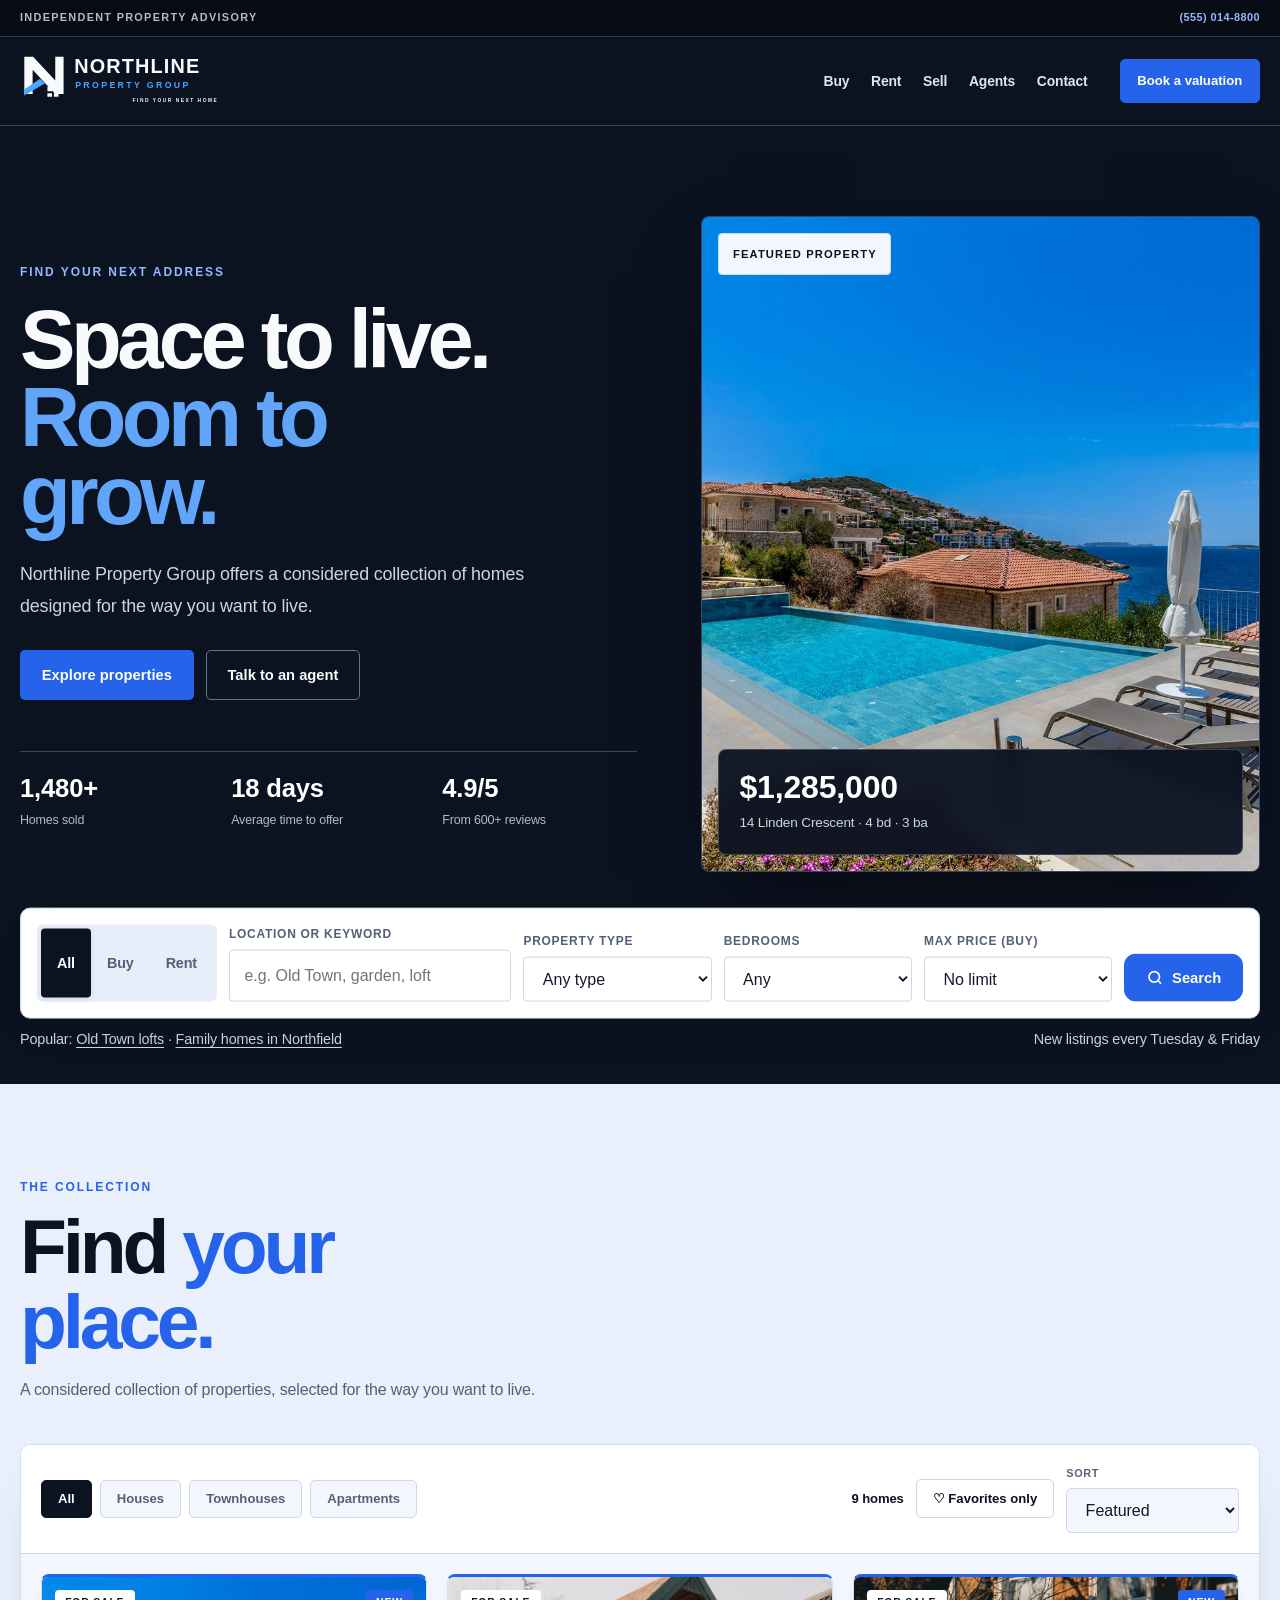
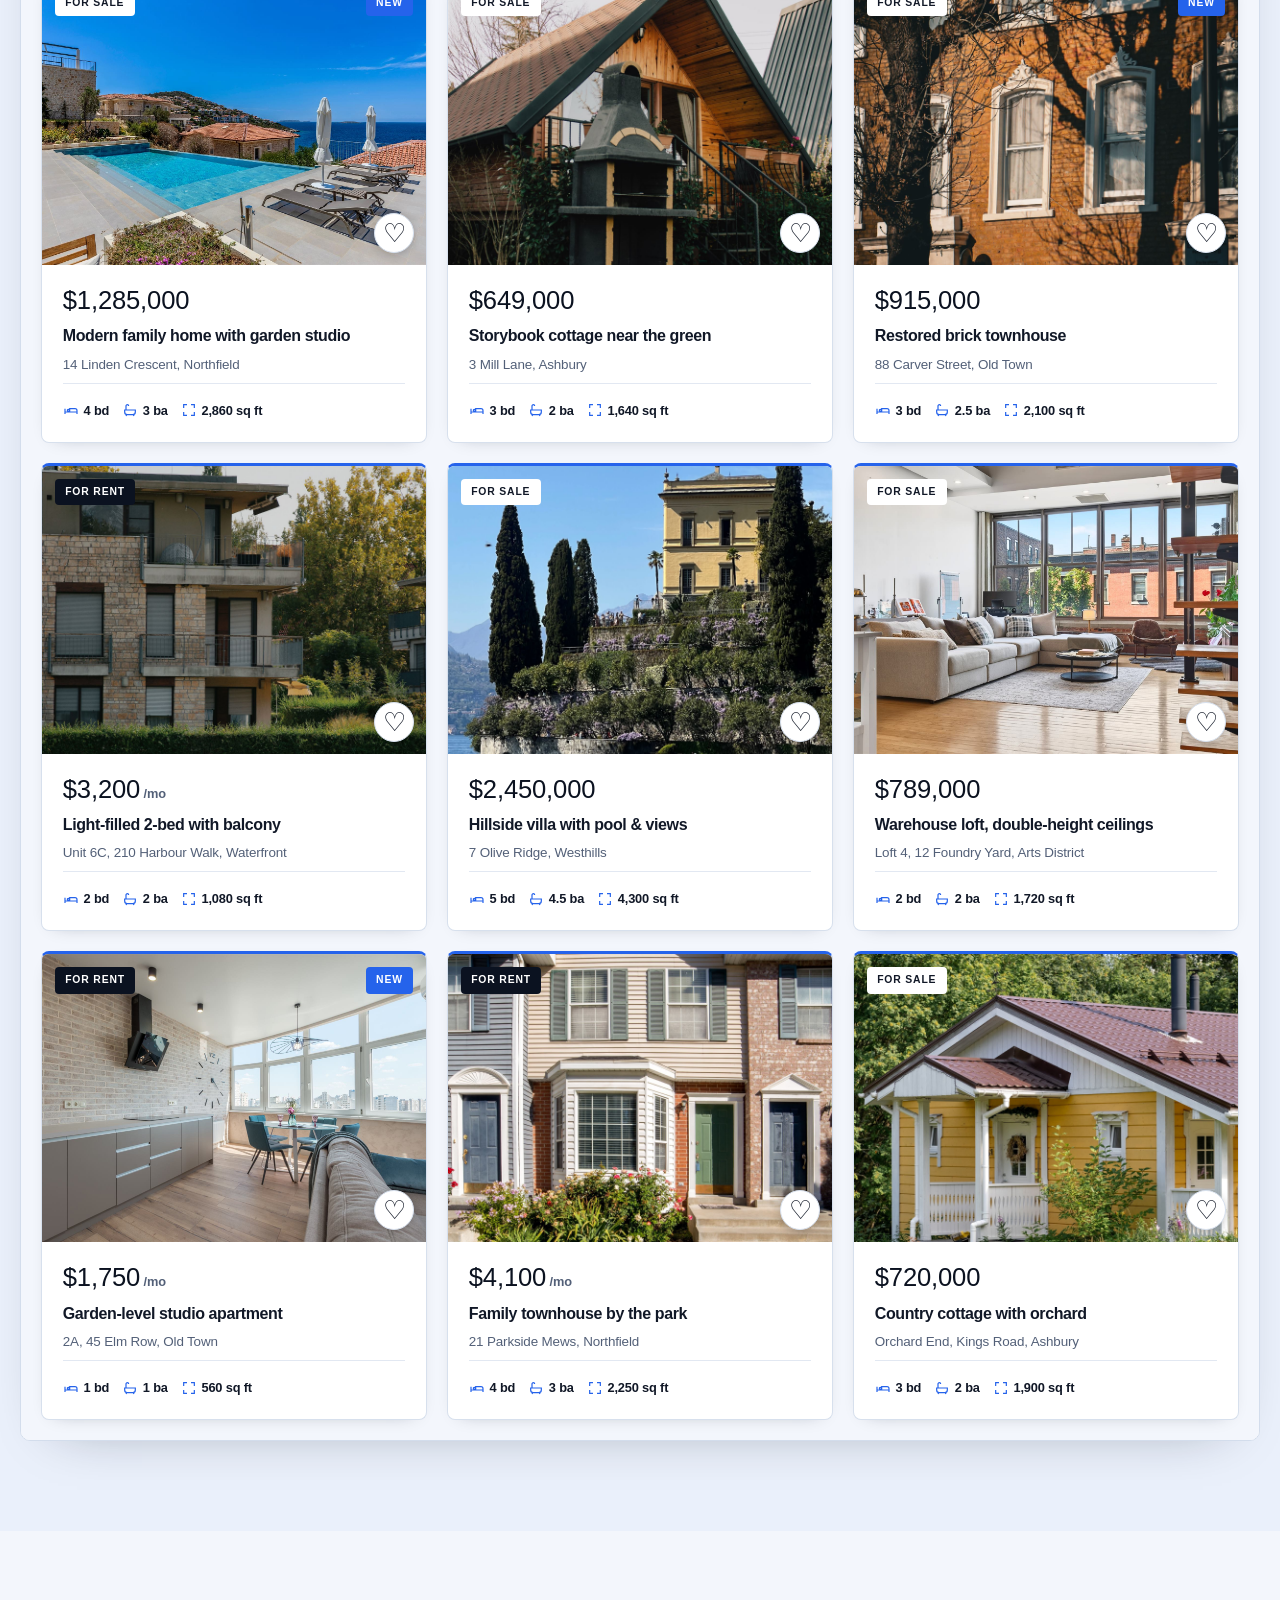
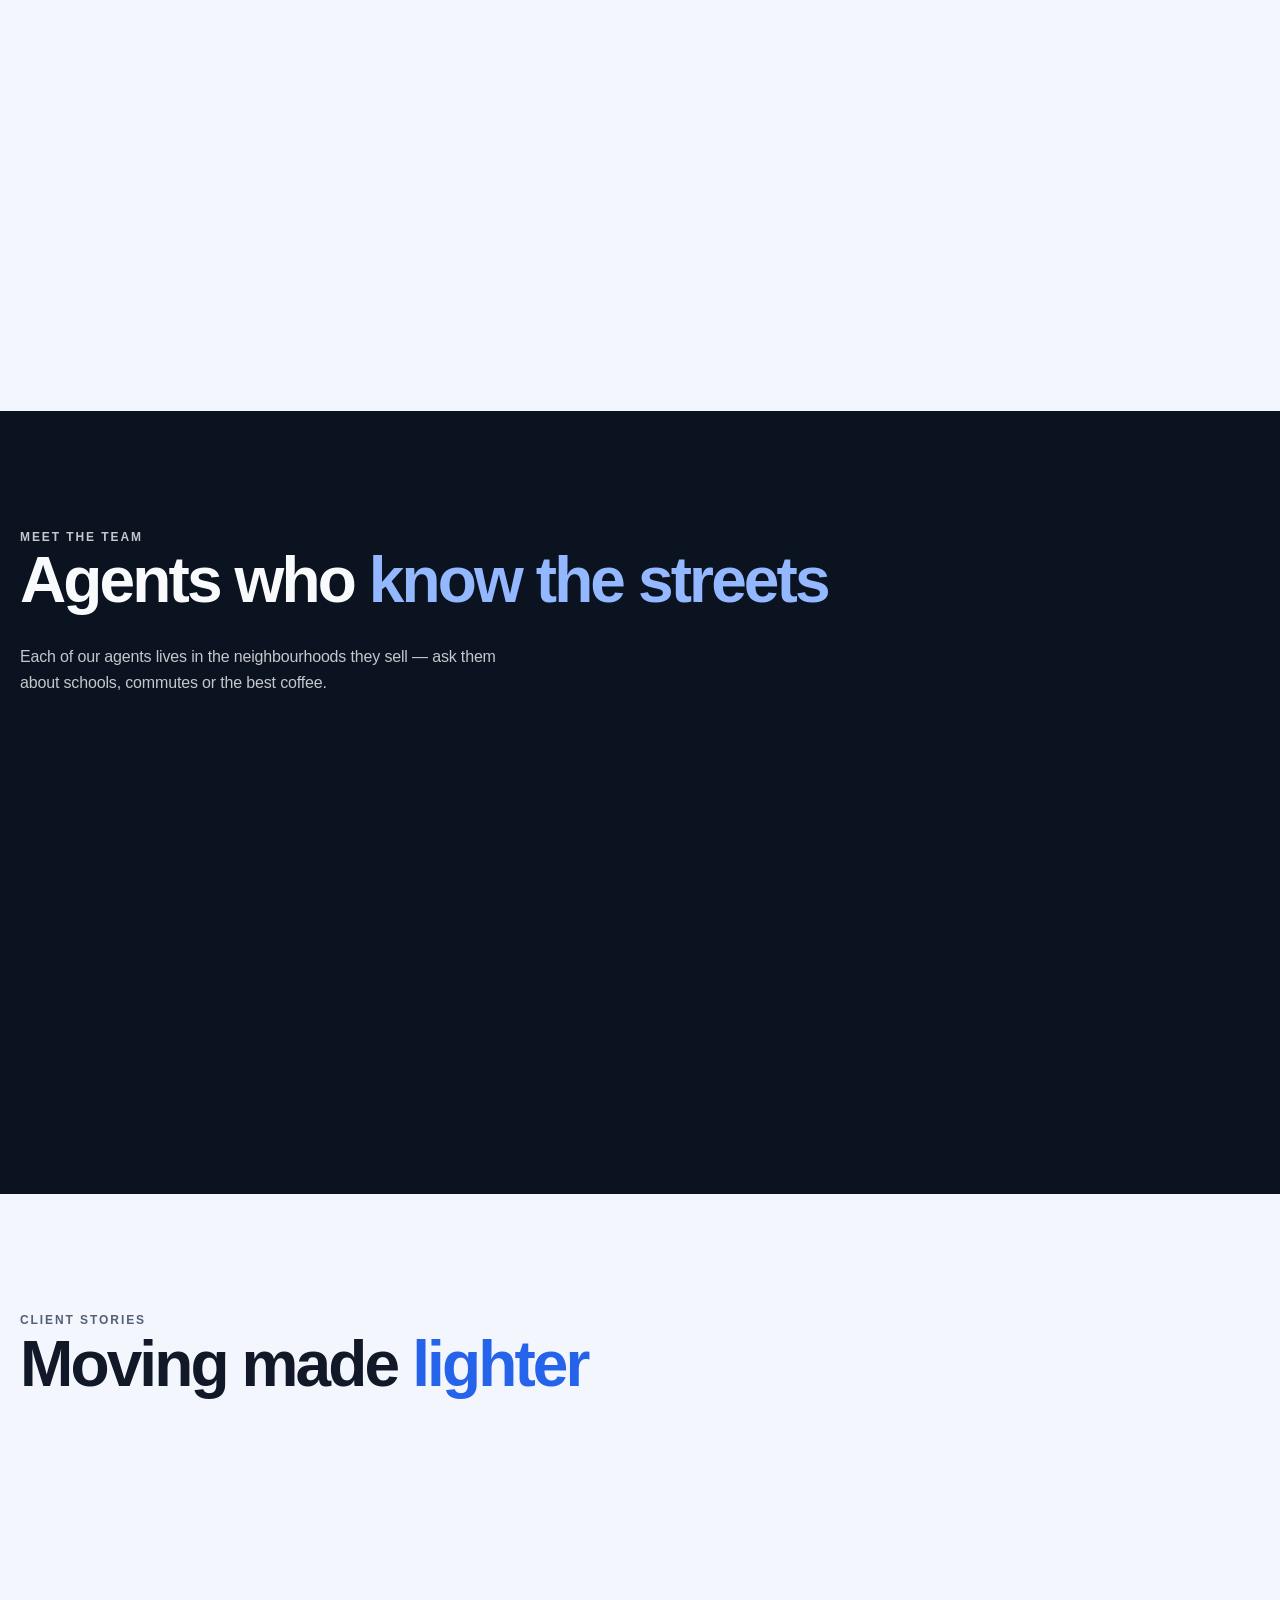
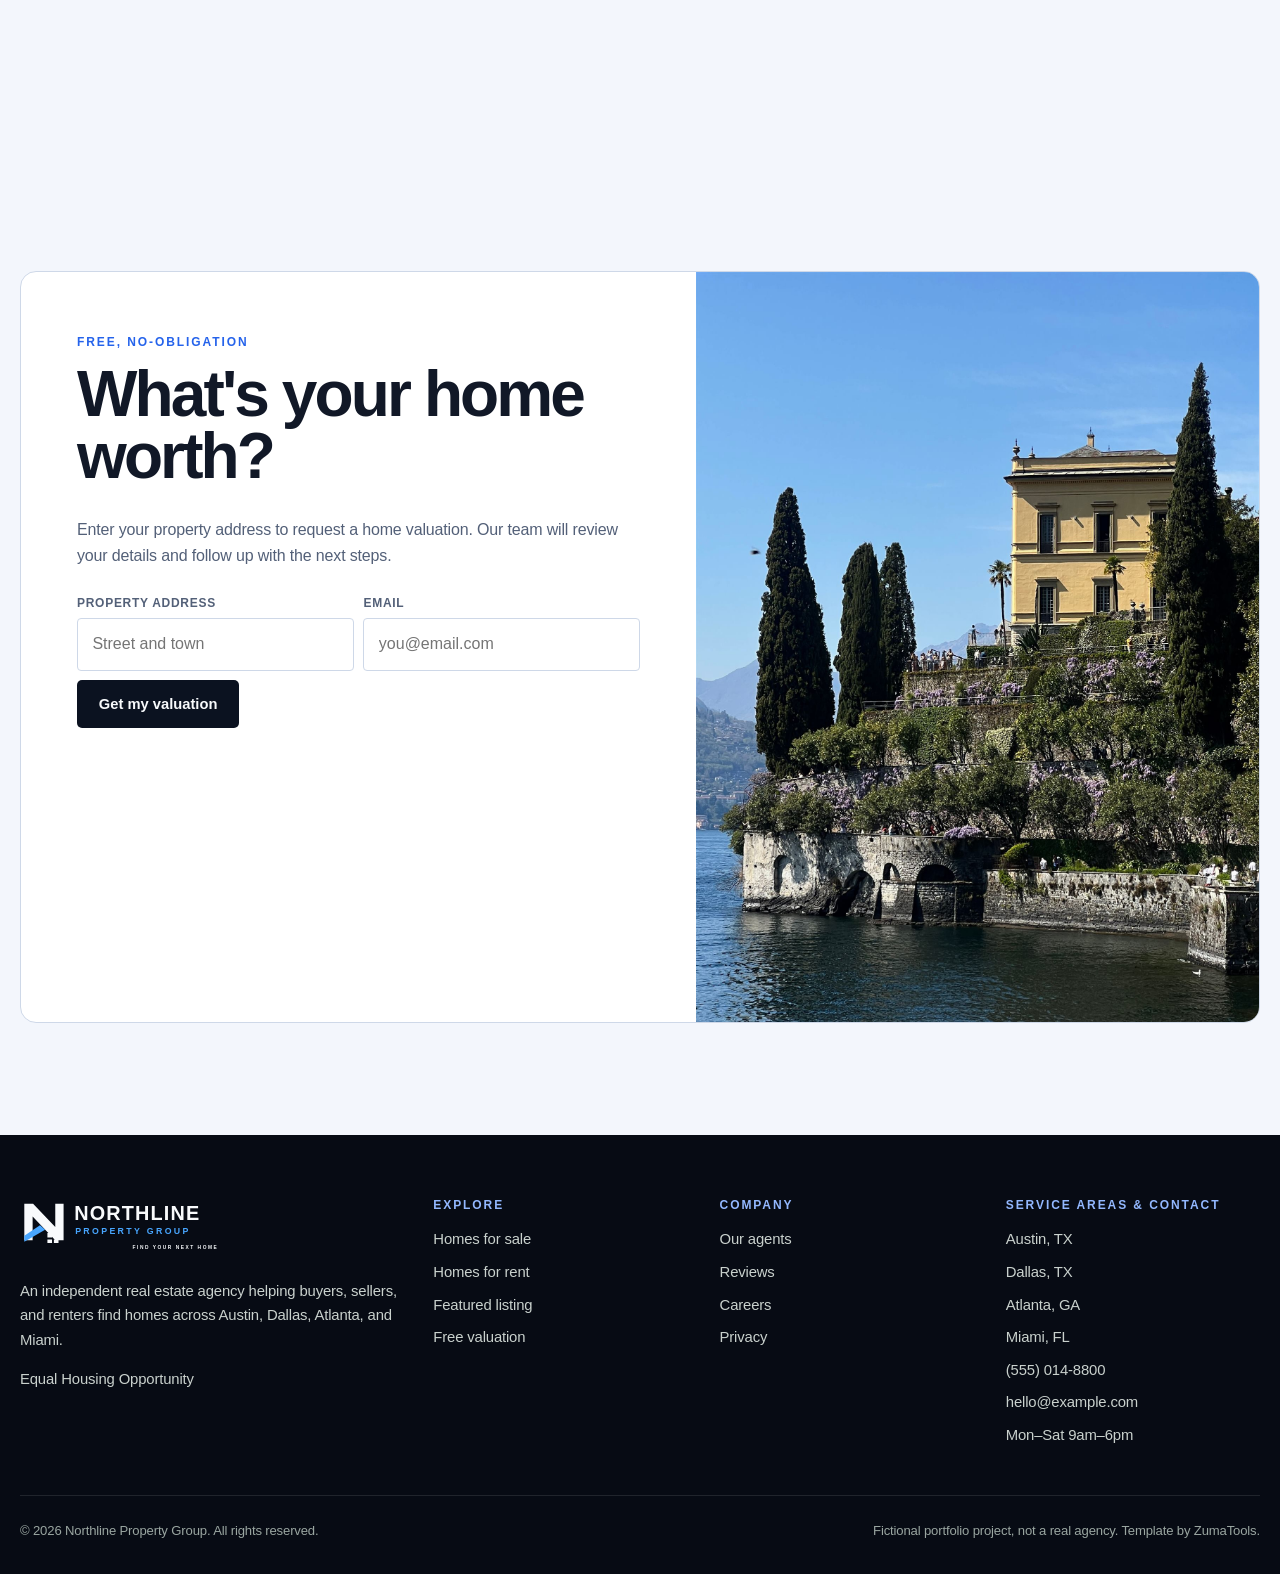
==== commit 5437798f: "Fix listing pages, phone header, footer, hero, gallery and listing copy" ====
--- a/index.html
+++ b/index.html
@@ -56,7 +56,6 @@
 
   <main id="main">
     <section class="hero" aria-labelledby="hero-title">
-      <section class="hero" aria-labelledby="hero-title">
   <div class="wrap hero-layout">
     <!-- Left column: Hero Content -->
     <div class="hero-content">
@@ -85,7 +84,6 @@
     </div>
   </div>
 </section>
-    </section>
 
     <div class="search-band">
       <div class="wrap">
--- a/assets/css/style.css
+++ b/assets/css/style.css
@@ -1711,3 +1711,26 @@
   height: auto;
   object-fit: contain;
 }
+
+/* Phone header: keep logo and menu button inside the viewport */
+@media (max-width: 600px) {
+  .site-header .nav-cta { display: none; }
+  .site-header .brand-logo { width: min(220px, 56vw); }
+}
+
+/* Single-photo gallery: when no extra gallery photo is visible, the main photo gets the full width */
+.photos:not(:has(figure:not([hidden]) > img[data-gallery-img])) {
+  grid-template-columns: 1fr;
+  grid-template-rows: 460px;
+}
+
+.photos:not(:has(figure:not([hidden]) > img[data-gallery-img])) figure:first-child {
+  grid-column: 1 / -1;
+  grid-row: auto;
+}
+
+@media (max-width: 600px) {
+  .photos:not(:has(figure:not([hidden]) > img[data-gallery-img])) {
+    grid-template-rows: 280px;
+  }
+} 
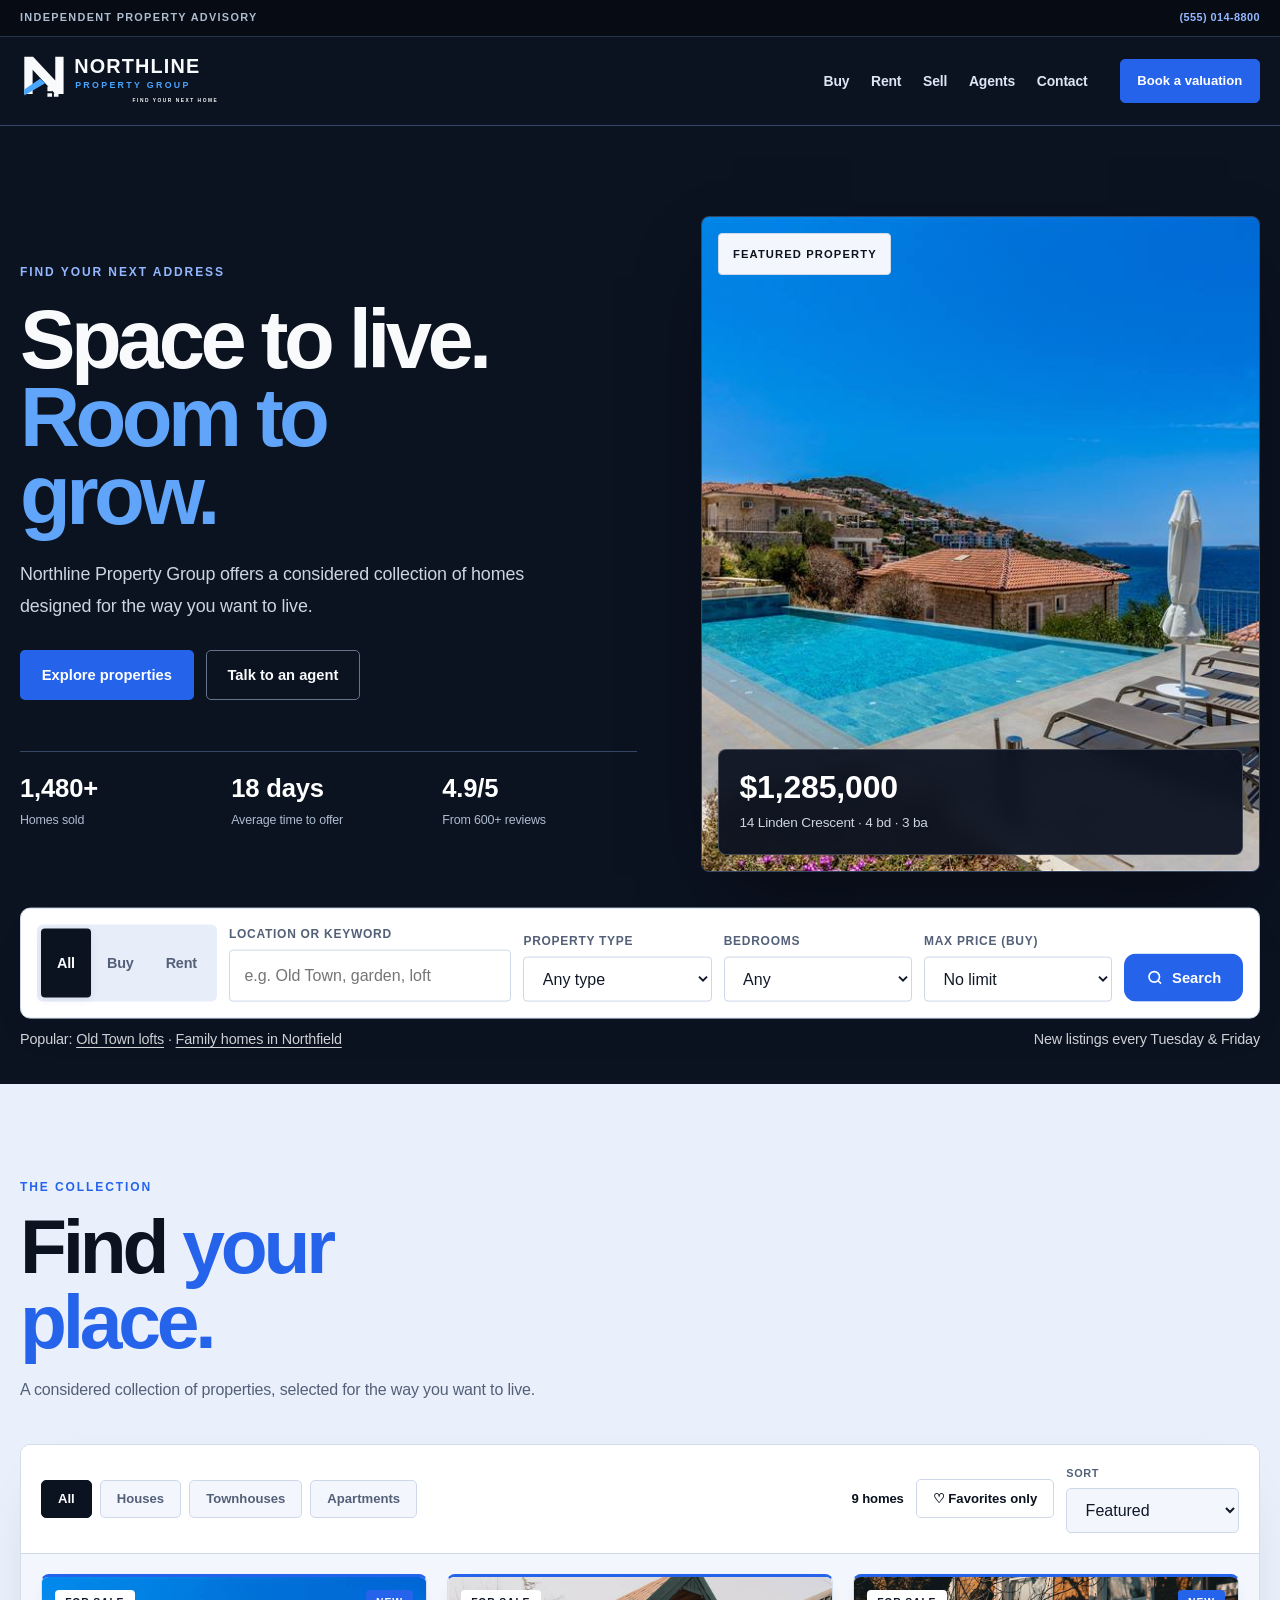
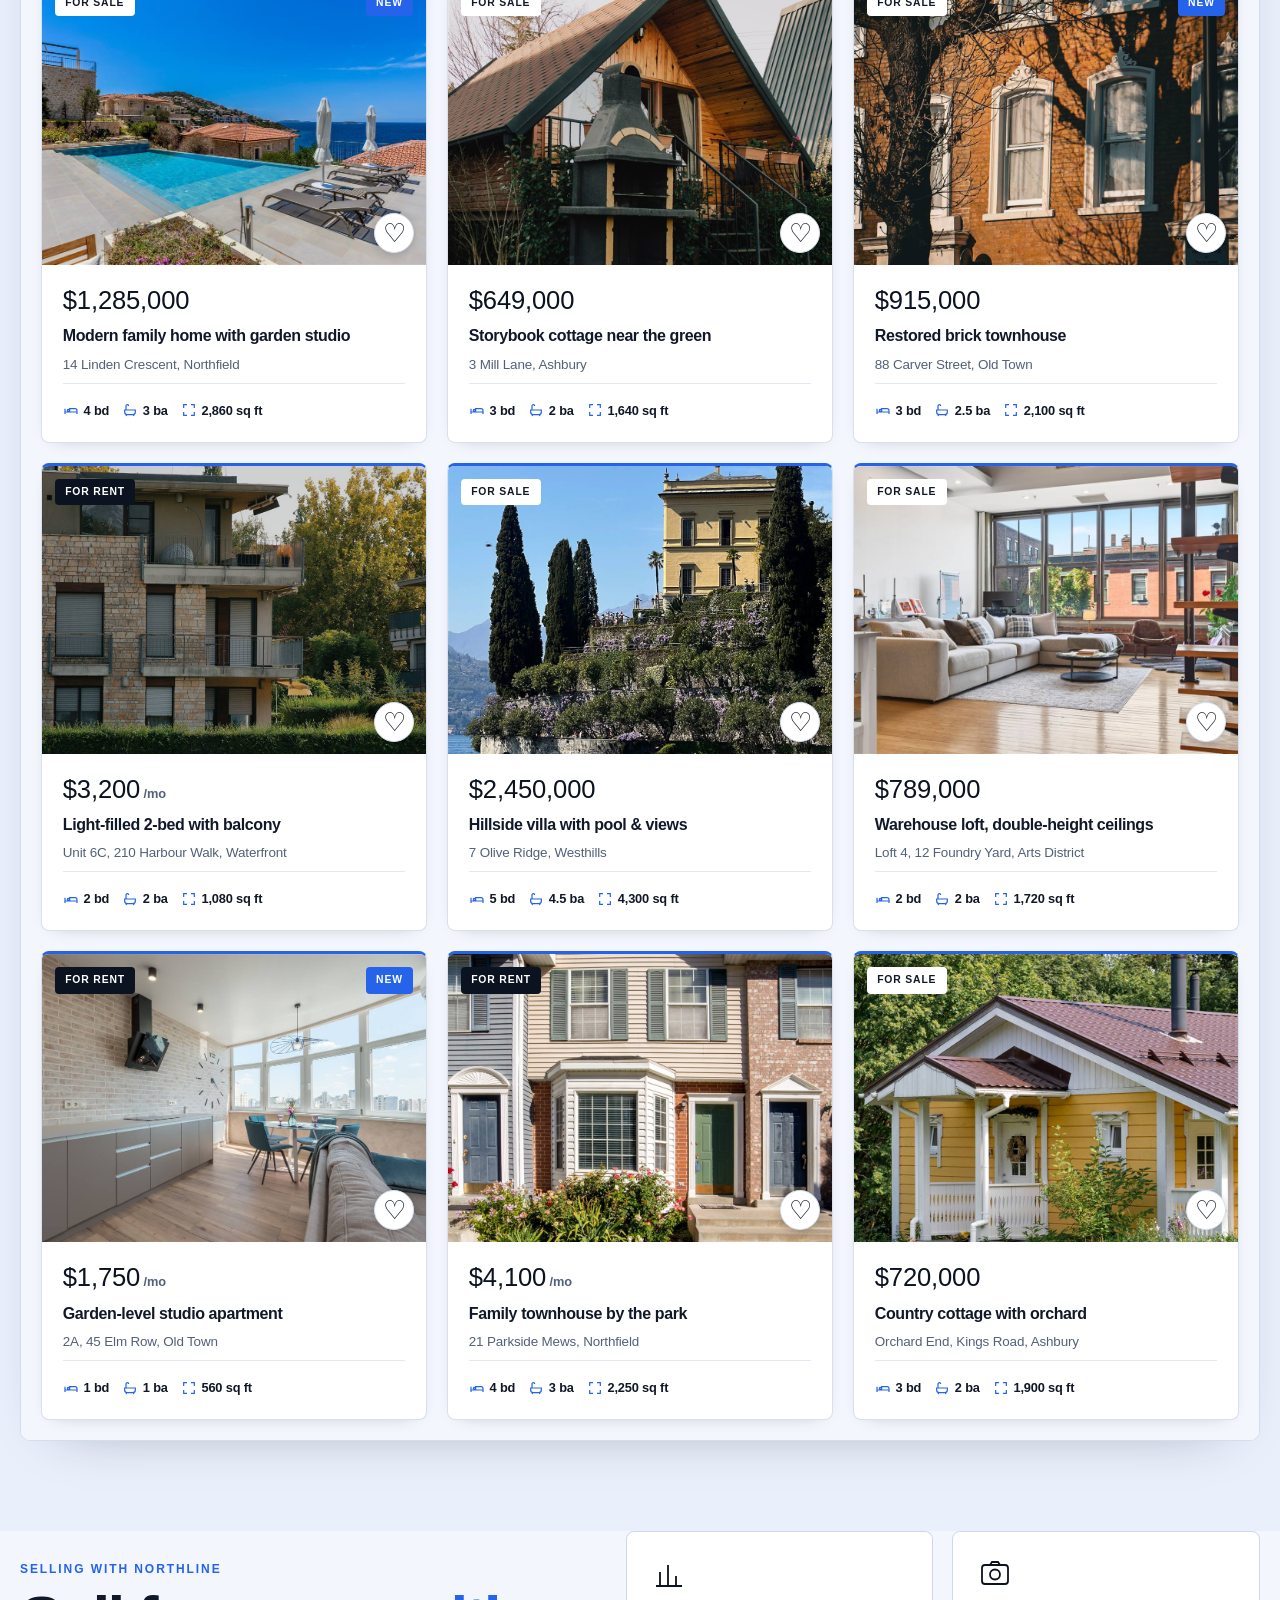
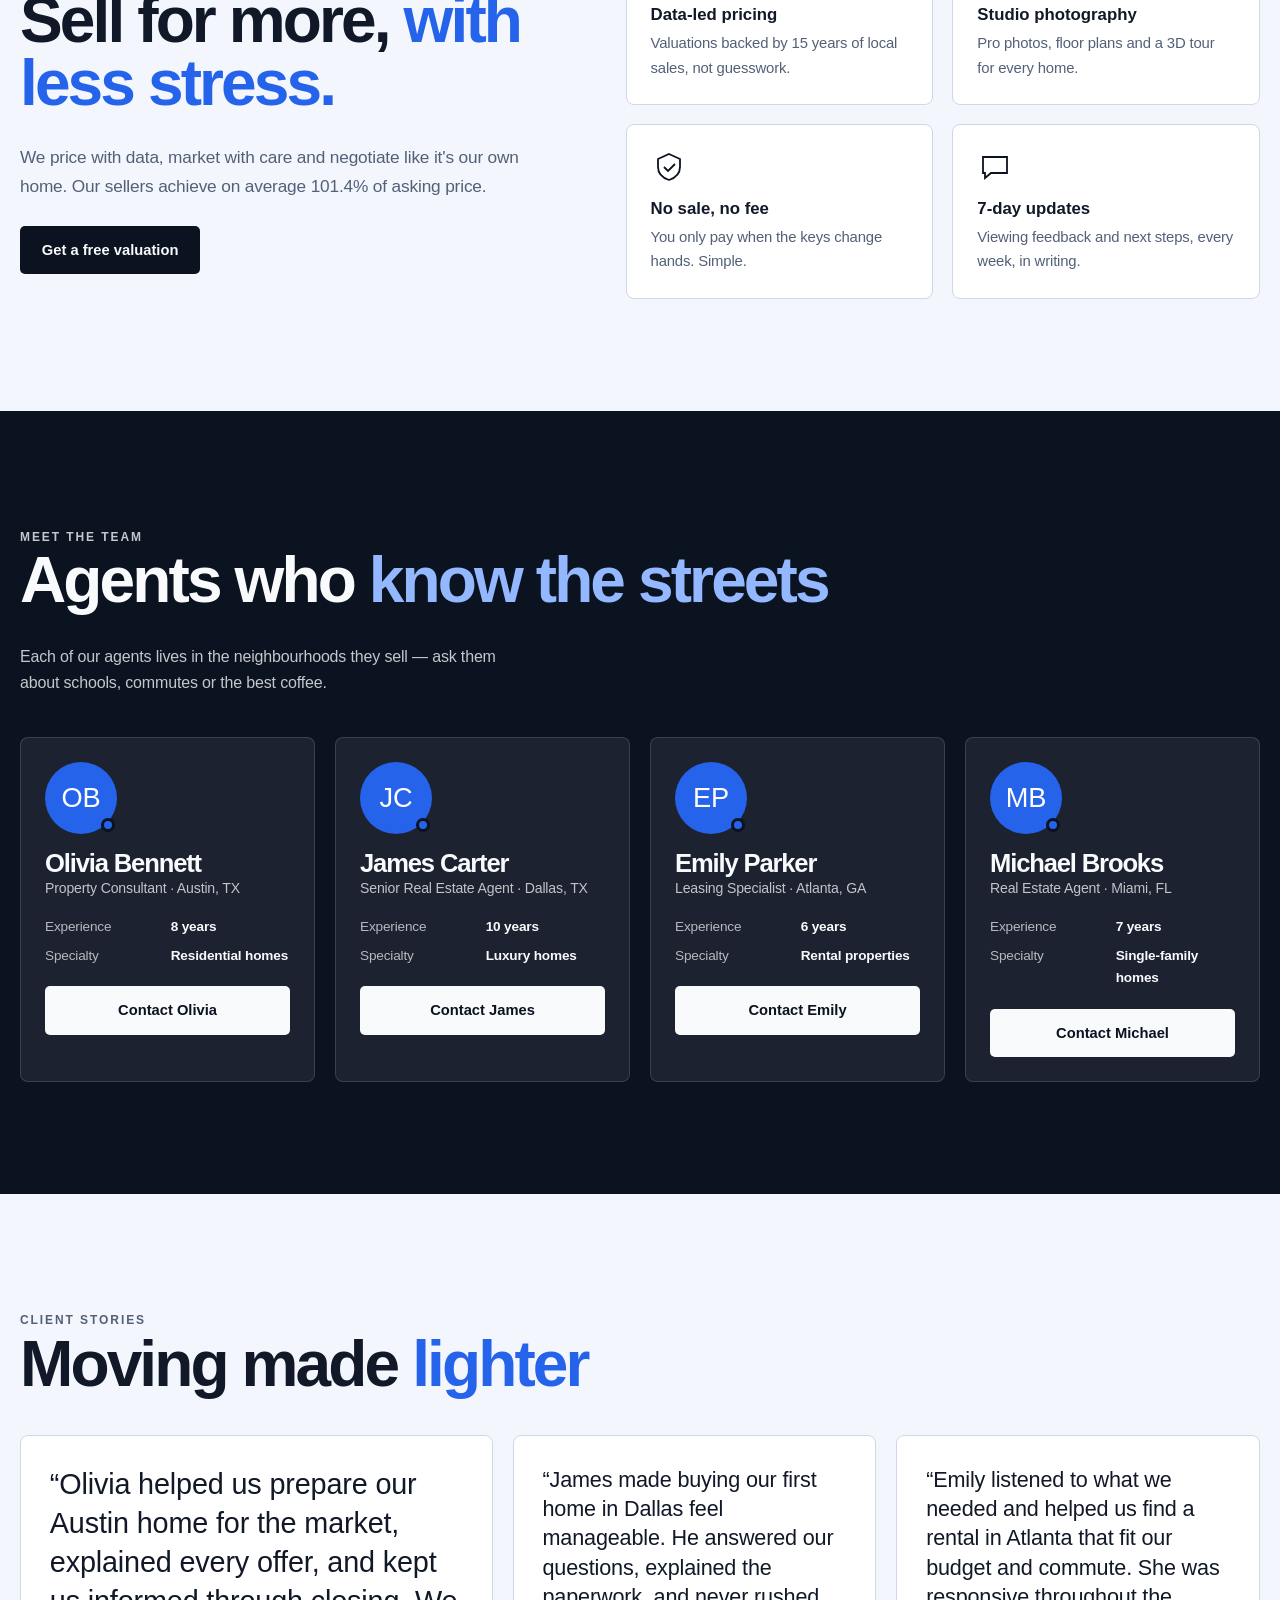
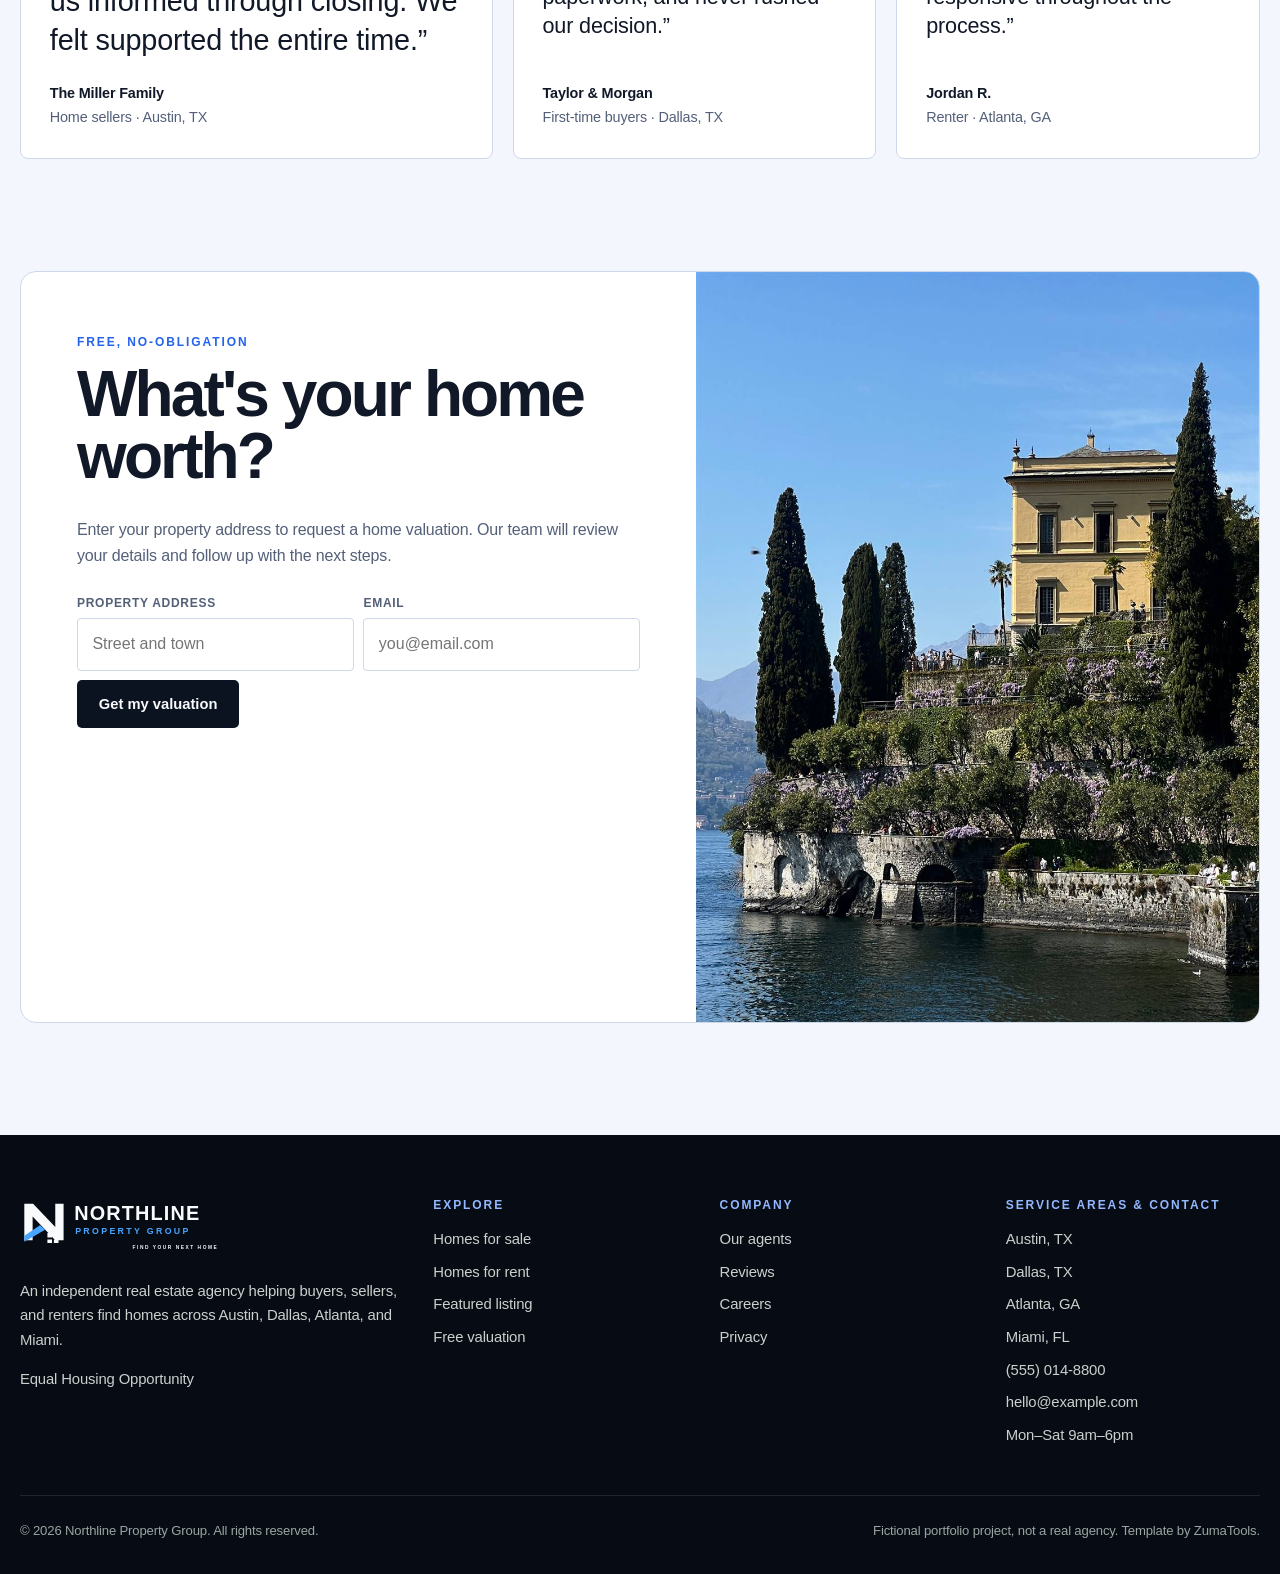
==== commit bd1c0ac8: "Speed: resize photos, remove unused Google Fonts" ====
--- a/index.html
+++ b/index.html
@@ -11,9 +11,6 @@
   <meta property="og:image" content="assets/img/house-modern.jpg">
   <meta name="theme-color" content="#1f4d45">
   <link rel="icon" type="image/svg+xml" href="assets/northline-mark.svg">
-  <link rel="preconnect" href="https://fonts.googleapis.com">
-  <link rel="preconnect" href="https://fonts.gstatic.com" crossorigin>
-  <link href="https://fonts.googleapis.com/css2?family=Instrument+Serif:ital@0;1&family=Manrope:wght@400;500;600;700;800&display=swap" rel="stylesheet">
   <link rel="stylesheet" href="assets/css/style.css">
   <script>document.documentElement.classList.remove('no-js')</script>
   <script src="assets/js/main.js" defer></script>
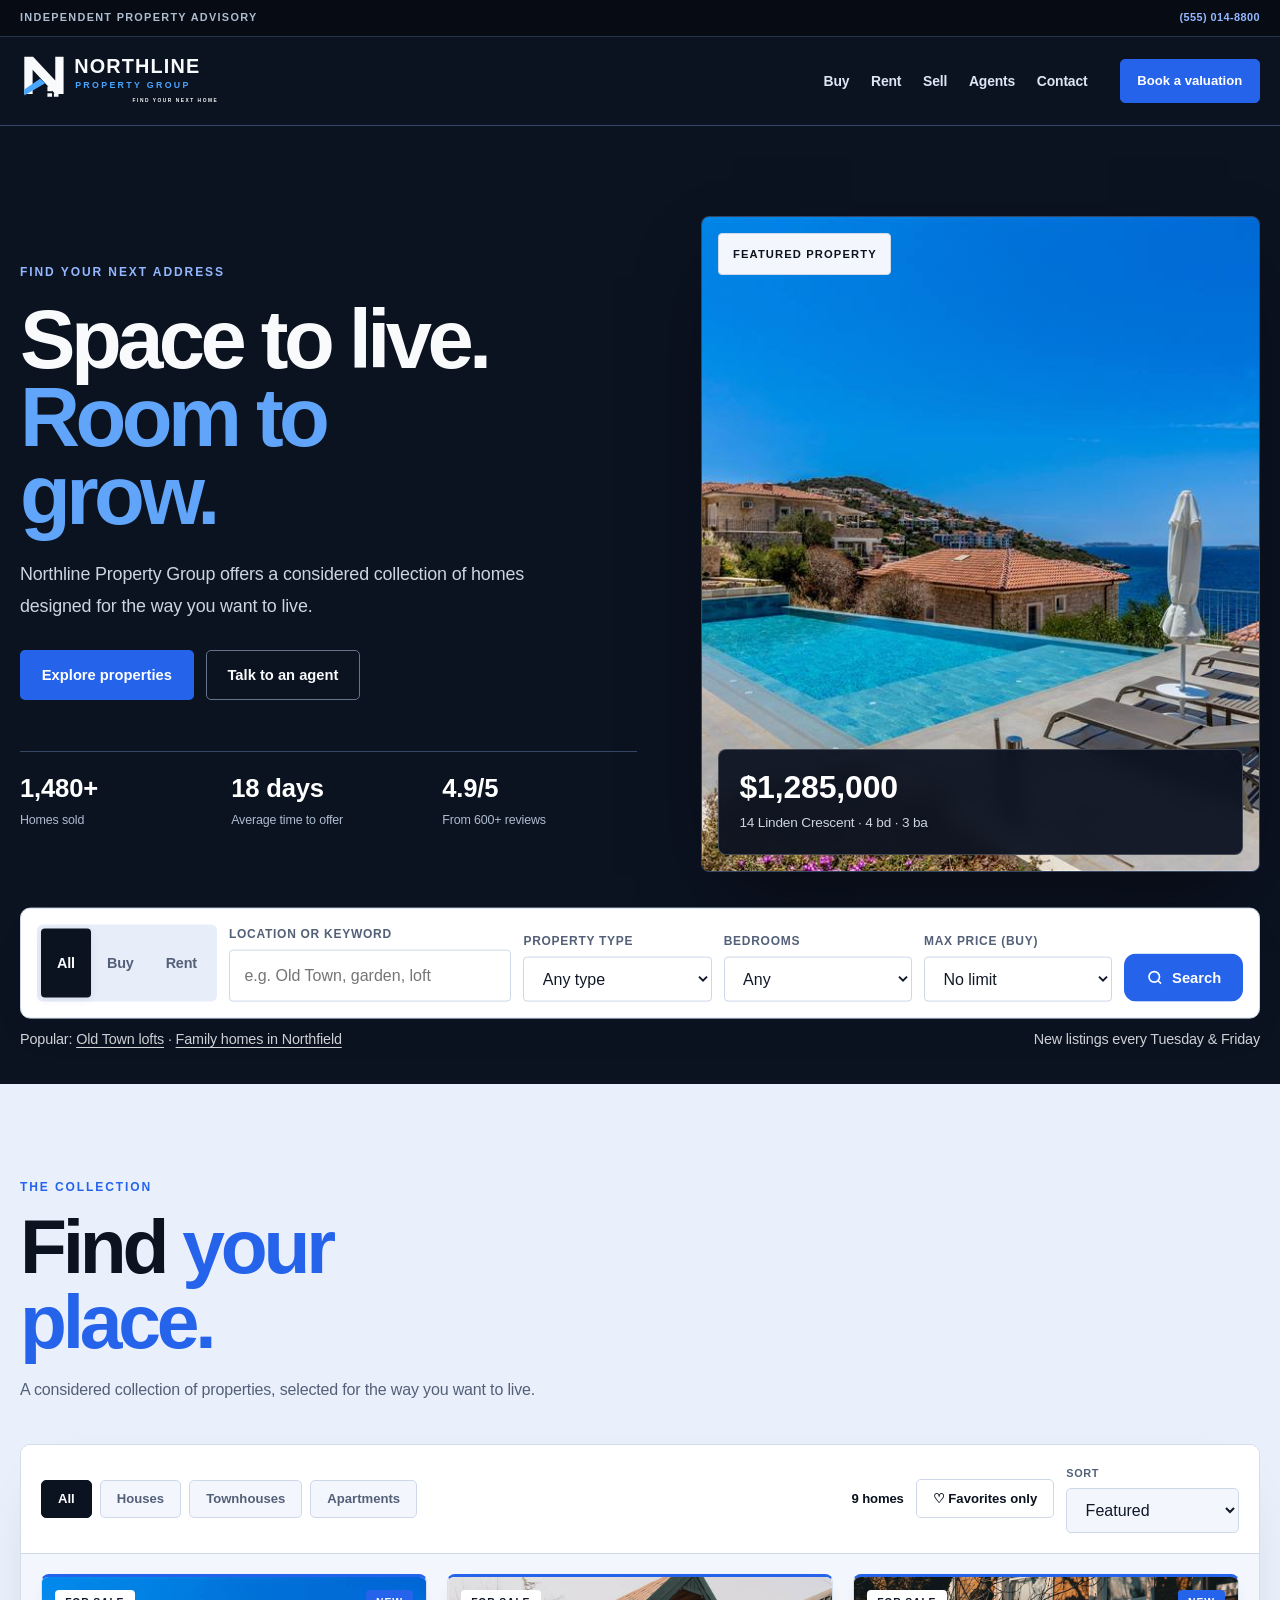
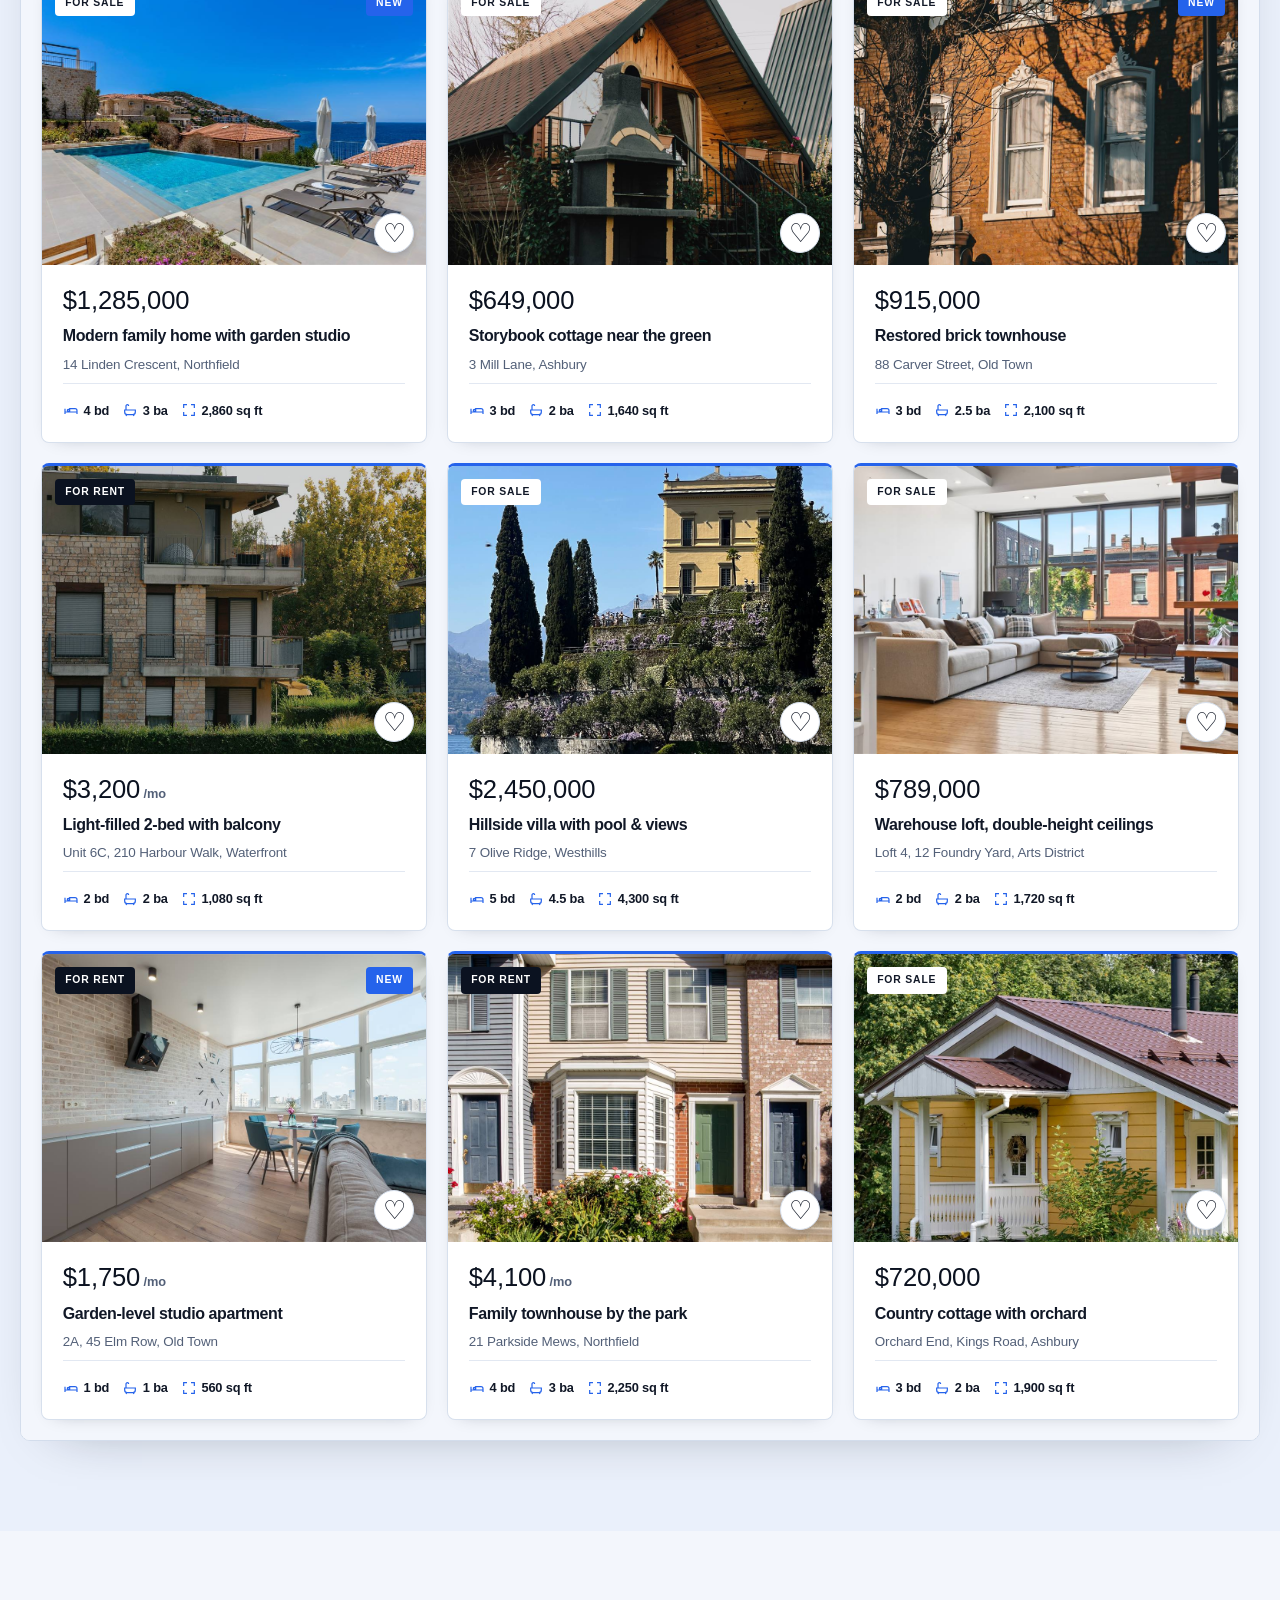
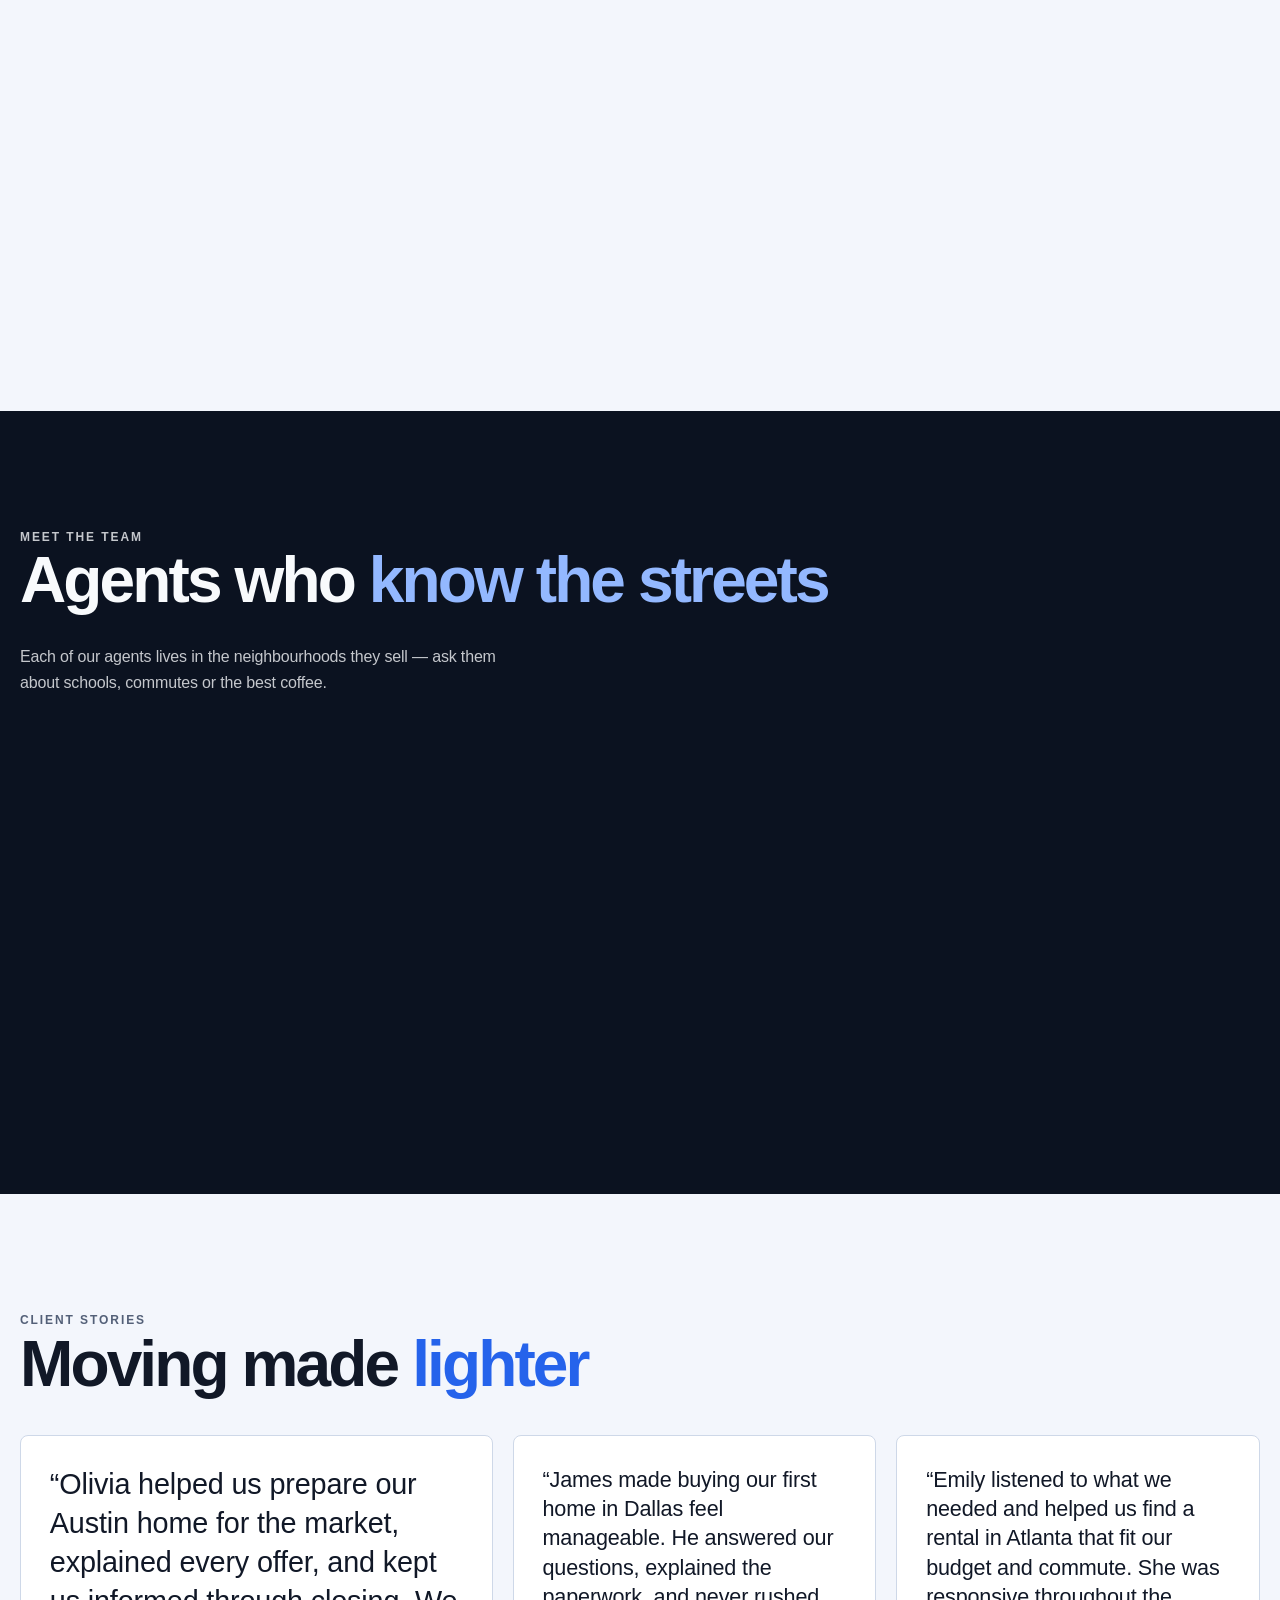
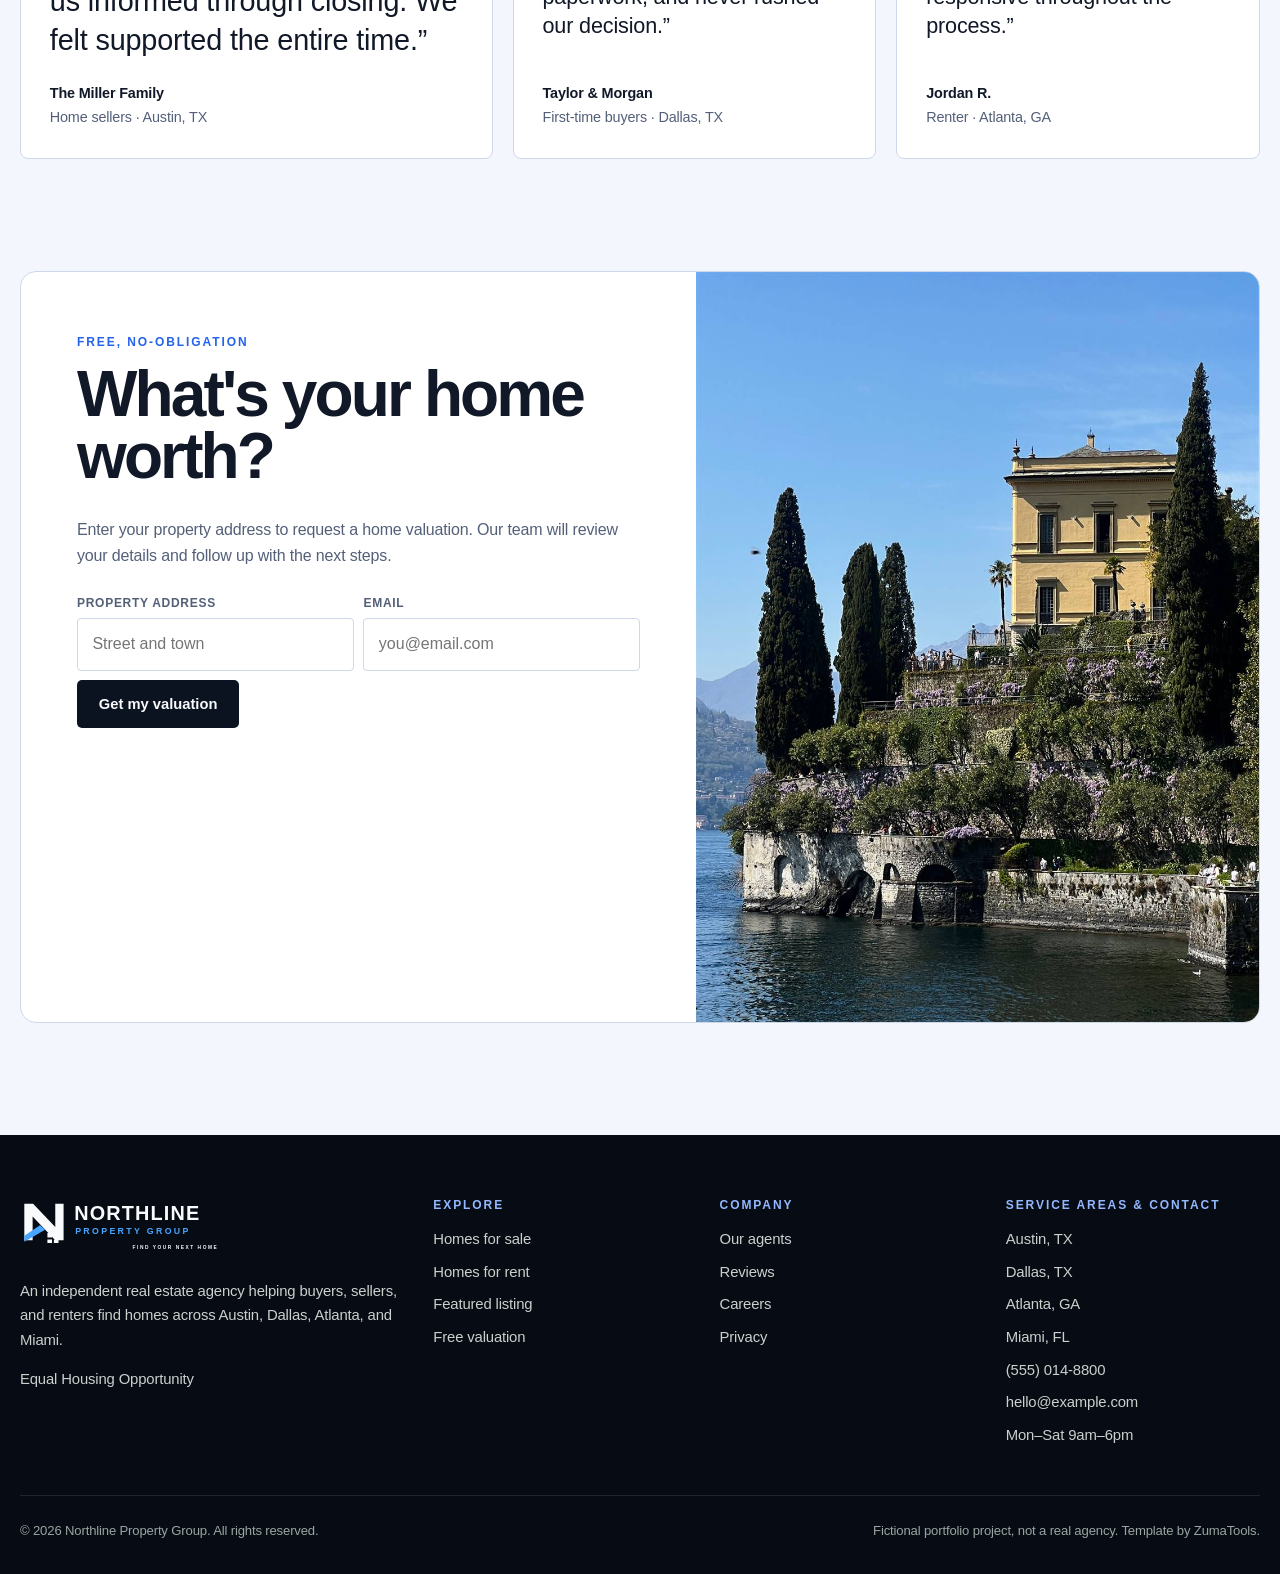
==== commit 98af42da: "Static cards use the photos, no cartoon fallback" ====
--- a/index.html
+++ b/index.html
@@ -146,14 +146,14 @@
       </div>
       <div class="listings" id="listings">
         <article class="card"><div class="card-media"><img src="assets/img/house-modern.jpg" alt="Contemporary luxury home with modern architecture and landscaped garden" loading="lazy" width="800" height="600"><span class="badge ">For sale</span><span class="badge new">New</span></div><div class="card-body"><p class="price">$1,285,000</p><h3><a href="listing.html?id=1">Modern family home with garden studio</a></h3><p class="addr">14 Linden Crescent, Northfield</p><ul class="specs"><li><svg viewBox="0 0 24 24" fill="none" stroke="currentColor" stroke-width="1.8" aria-hidden="true"><path d="M3 18v-8M21 18v-5a3 3 0 0 0-3-3H10v5M3 15h18M6.5 12.5a1.5 1.5 0 1 0 0-.01"/></svg>4 bd</li><li><svg viewBox="0 0 24 24" fill="none" stroke="currentColor" stroke-width="1.8" aria-hidden="true"><path d="M4 12h16v3a4 4 0 0 1-4 4H8a4 4 0 0 1-4-4zM6 12V6a2 2 0 0 1 4 0M7 19l-1 2M17 19l1 2"/></svg>3 ba</li><li><svg viewBox="0 0 24 24" fill="none" stroke="currentColor" stroke-width="1.8" aria-hidden="true"><path d="M4 9V4h5M20 9V4h-5M4 15v5h5M20 15v5h-5"/></svg>2,860 sq ft</li></ul></div></article>
-        <article class="card"><div class="card-media"><img src="assets/img/house-cottage.svg" alt="Storybook cottage near the green" loading="lazy" width="800" height="600"><span class="badge ">For sale</span></div><div class="card-body"><p class="price">$649,000</p><h3><a href="listing.html?id=2">Storybook cottage near the green</a></h3><p class="addr">3 Mill Lane, Ashbury</p><ul class="specs"><li><svg viewBox="0 0 24 24" fill="none" stroke="currentColor" stroke-width="1.8" aria-hidden="true"><path d="M3 18v-8M21 18v-5a3 3 0 0 0-3-3H10v5M3 15h18M6.5 12.5a1.5 1.5 0 1 0 0-.01"/></svg>3 bd</li><li><svg viewBox="0 0 24 24" fill="none" stroke="currentColor" stroke-width="1.8" aria-hidden="true"><path d="M4 12h16v3a4 4 0 0 1-4 4H8a4 4 0 0 1-4-4zM6 12V6a2 2 0 0 1 4 0M7 19l-1 2M17 19l1 2"/></svg>2 ba</li><li><svg viewBox="0 0 24 24" fill="none" stroke="currentColor" stroke-width="1.8" aria-hidden="true"><path d="M4 9V4h5M20 9V4h-5M4 15v5h5M20 15v5h-5"/></svg>1,640 sq ft</li></ul></div></article>
-        <article class="card"><div class="card-media"><img src="assets/img/house-townhouse.svg" alt="Restored brick townhouse" loading="lazy" width="800" height="600"><span class="badge ">For sale</span><span class="badge new">New</span></div><div class="card-body"><p class="price">$915,000</p><h3><a href="listing.html?id=3">Restored brick townhouse</a></h3><p class="addr">88 Carver Street, Old Town</p><ul class="specs"><li><svg viewBox="0 0 24 24" fill="none" stroke="currentColor" stroke-width="1.8" aria-hidden="true"><path d="M3 18v-8M21 18v-5a3 3 0 0 0-3-3H10v5M3 15h18M6.5 12.5a1.5 1.5 0 1 0 0-.01"/></svg>3 bd</li><li><svg viewBox="0 0 24 24" fill="none" stroke="currentColor" stroke-width="1.8" aria-hidden="true"><path d="M4 12h16v3a4 4 0 0 1-4 4H8a4 4 0 0 1-4-4zM6 12V6a2 2 0 0 1 4 0M7 19l-1 2M17 19l1 2"/></svg>2.5 ba</li><li><svg viewBox="0 0 24 24" fill="none" stroke="currentColor" stroke-width="1.8" aria-hidden="true"><path d="M4 9V4h5M20 9V4h-5M4 15v5h5M20 15v5h-5"/></svg>2,100 sq ft</li></ul></div></article>
-        <article class="card"><div class="card-media"><img src="assets/img/house-apartment.svg" alt="Light-filled 2-bed with balcony" loading="lazy" width="800" height="600"><span class="badge rent">For rent</span></div><div class="card-body"><p class="price">$3,200<small> /mo</small></p><h3><a href="listing.html?id=4">Light-filled 2-bed with balcony</a></h3><p class="addr">Unit 6C, 210 Harbour Walk, Waterfront</p><ul class="specs"><li><svg viewBox="0 0 24 24" fill="none" stroke="currentColor" stroke-width="1.8" aria-hidden="true"><path d="M3 18v-8M21 18v-5a3 3 0 0 0-3-3H10v5M3 15h18M6.5 12.5a1.5 1.5 0 1 0 0-.01"/></svg>2 bd</li><li><svg viewBox="0 0 24 24" fill="none" stroke="currentColor" stroke-width="1.8" aria-hidden="true"><path d="M4 12h16v3a4 4 0 0 1-4 4H8a4 4 0 0 1-4-4zM6 12V6a2 2 0 0 1 4 0M7 19l-1 2M17 19l1 2"/></svg>2 ba</li><li><svg viewBox="0 0 24 24" fill="none" stroke="currentColor" stroke-width="1.8" aria-hidden="true"><path d="M4 9V4h5M20 9V4h-5M4 15v5h5M20 15v5h-5"/></svg>1,080 sq ft</li></ul></div></article>
-        <article class="card"><div class="card-media"><img src="assets/img/house-villa.svg" alt="Hillside villa with pool & views" loading="lazy" width="800" height="600"><span class="badge ">For sale</span></div><div class="card-body"><p class="price">$2,450,000</p><h3><a href="listing.html?id=5">Hillside villa with pool & views</a></h3><p class="addr">7 Olive Ridge, Westhills</p><ul class="specs"><li><svg viewBox="0 0 24 24" fill="none" stroke="currentColor" stroke-width="1.8" aria-hidden="true"><path d="M3 18v-8M21 18v-5a3 3 0 0 0-3-3H10v5M3 15h18M6.5 12.5a1.5 1.5 0 1 0 0-.01"/></svg>5 bd</li><li><svg viewBox="0 0 24 24" fill="none" stroke="currentColor" stroke-width="1.8" aria-hidden="true"><path d="M4 12h16v3a4 4 0 0 1-4 4H8a4 4 0 0 1-4-4zM6 12V6a2 2 0 0 1 4 0M7 19l-1 2M17 19l1 2"/></svg>4.5 ba</li><li><svg viewBox="0 0 24 24" fill="none" stroke="currentColor" stroke-width="1.8" aria-hidden="true"><path d="M4 9V4h5M20 9V4h-5M4 15v5h5M20 15v5h-5"/></svg>4,300 sq ft</li></ul></div></article>
-        <article class="card"><div class="card-media"><img src="assets/img/house-loft.svg" alt="Warehouse loft, double-height ceilings" loading="lazy" width="800" height="600"><span class="badge ">For sale</span></div><div class="card-body"><p class="price">$789,000</p><h3><a href="listing.html?id=6">Warehouse loft, double-height ceilings</a></h3><p class="addr">Loft 4, 12 Foundry Yard, Arts District</p><ul class="specs"><li><svg viewBox="0 0 24 24" fill="none" stroke="currentColor" stroke-width="1.8" aria-hidden="true"><path d="M3 18v-8M21 18v-5a3 3 0 0 0-3-3H10v5M3 15h18M6.5 12.5a1.5 1.5 0 1 0 0-.01"/></svg>2 bd</li><li><svg viewBox="0 0 24 24" fill="none" stroke="currentColor" stroke-width="1.8" aria-hidden="true"><path d="M4 12h16v3a4 4 0 0 1-4 4H8a4 4 0 0 1-4-4zM6 12V6a2 2 0 0 1 4 0M7 19l-1 2M17 19l1 2"/></svg>2 ba</li><li><svg viewBox="0 0 24 24" fill="none" stroke="currentColor" stroke-width="1.8" aria-hidden="true"><path d="M4 9V4h5M20 9V4h-5M4 15v5h5M20 15v5h-5"/></svg>1,720 sq ft</li></ul></div></article>
-        <article class="card"><div class="card-media"><img src="assets/img/house-apartment.svg" alt="Garden-level studio apartment" loading="lazy" width="800" height="600"><span class="badge rent">For rent</span><span class="badge new">New</span></div><div class="card-body"><p class="price">$1,750<small> /mo</small></p><h3><a href="listing.html?id=7">Garden-level studio apartment</a></h3><p class="addr">2A, 45 Elm Row, Old Town</p><ul class="specs"><li><svg viewBox="0 0 24 24" fill="none" stroke="currentColor" stroke-width="1.8" aria-hidden="true"><path d="M3 18v-8M21 18v-5a3 3 0 0 0-3-3H10v5M3 15h18M6.5 12.5a1.5 1.5 0 1 0 0-.01"/></svg>1 bd</li><li><svg viewBox="0 0 24 24" fill="none" stroke="currentColor" stroke-width="1.8" aria-hidden="true"><path d="M4 12h16v3a4 4 0 0 1-4 4H8a4 4 0 0 1-4-4zM6 12V6a2 2 0 0 1 4 0M7 19l-1 2M17 19l1 2"/></svg>1 ba</li><li><svg viewBox="0 0 24 24" fill="none" stroke="currentColor" stroke-width="1.8" aria-hidden="true"><path d="M4 9V4h5M20 9V4h-5M4 15v5h5M20 15v5h-5"/></svg>560 sq ft</li></ul></div></article>
-        <article class="card"><div class="card-media"><img src="assets/img/house-townhouse.svg" alt="Family townhouse by the park" loading="lazy" width="800" height="600"><span class="badge rent">For rent</span></div><div class="card-body"><p class="price">$4,100<small> /mo</small></p><h3><a href="listing.html?id=8">Family townhouse by the park</a></h3><p class="addr">21 Parkside Mews, Northfield</p><ul class="specs"><li><svg viewBox="0 0 24 24" fill="none" stroke="currentColor" stroke-width="1.8" aria-hidden="true"><path d="M3 18v-8M21 18v-5a3 3 0 0 0-3-3H10v5M3 15h18M6.5 12.5a1.5 1.5 0 1 0 0-.01"/></svg>4 bd</li><li><svg viewBox="0 0 24 24" fill="none" stroke="currentColor" stroke-width="1.8" aria-hidden="true"><path d="M4 12h16v3a4 4 0 0 1-4 4H8a4 4 0 0 1-4-4zM6 12V6a2 2 0 0 1 4 0M7 19l-1 2M17 19l1 2"/></svg>3 ba</li><li><svg viewBox="0 0 24 24" fill="none" stroke="currentColor" stroke-width="1.8" aria-hidden="true"><path d="M4 9V4h5M20 9V4h-5M4 15v5h5M20 15v5h-5"/></svg>2,250 sq ft</li></ul></div></article>
-        <article class="card"><div class="card-media"><img src="assets/img/house-cottage.svg" alt="Country cottage with orchard" loading="lazy" width="800" height="600"><span class="badge ">For sale</span></div><div class="card-body"><p class="price">$720,000</p><h3><a href="listing.html?id=9">Country cottage with orchard</a></h3><p class="addr">Orchard End, Kings Road, Ashbury</p><ul class="specs"><li><svg viewBox="0 0 24 24" fill="none" stroke="currentColor" stroke-width="1.8" aria-hidden="true"><path d="M3 18v-8M21 18v-5a3 3 0 0 0-3-3H10v5M3 15h18M6.5 12.5a1.5 1.5 0 1 0 0-.01"/></svg>3 bd</li><li><svg viewBox="0 0 24 24" fill="none" stroke="currentColor" stroke-width="1.8" aria-hidden="true"><path d="M4 12h16v3a4 4 0 0 1-4 4H8a4 4 0 0 1-4-4zM6 12V6a2 2 0 0 1 4 0M7 19l-1 2M17 19l1 2"/></svg>2 ba</li><li><svg viewBox="0 0 24 24" fill="none" stroke="currentColor" stroke-width="1.8" aria-hidden="true"><path d="M4 9V4h5M20 9V4h-5M4 15v5h5M20 15v5h-5"/></svg>1,900 sq ft</li></ul></div></article>
+        <article class="card"><div class="card-media"><img src="assets/img/house-cottage.jpg" alt="Storybook cottage near the green" loading="lazy" width="800" height="600"><span class="badge ">For sale</span></div><div class="card-body"><p class="price">$649,000</p><h3><a href="listing.html?id=2">Storybook cottage near the green</a></h3><p class="addr">3 Mill Lane, Ashbury</p><ul class="specs"><li><svg viewBox="0 0 24 24" fill="none" stroke="currentColor" stroke-width="1.8" aria-hidden="true"><path d="M3 18v-8M21 18v-5a3 3 0 0 0-3-3H10v5M3 15h18M6.5 12.5a1.5 1.5 0 1 0 0-.01"/></svg>3 bd</li><li><svg viewBox="0 0 24 24" fill="none" stroke="currentColor" stroke-width="1.8" aria-hidden="true"><path d="M4 12h16v3a4 4 0 0 1-4 4H8a4 4 0 0 1-4-4zM6 12V6a2 2 0 0 1 4 0M7 19l-1 2M17 19l1 2"/></svg>2 ba</li><li><svg viewBox="0 0 24 24" fill="none" stroke="currentColor" stroke-width="1.8" aria-hidden="true"><path d="M4 9V4h5M20 9V4h-5M4 15v5h5M20 15v5h-5"/></svg>1,640 sq ft</li></ul></div></article>
+        <article class="card"><div class="card-media"><img src="assets/img/house-townhouse.jpg" alt="Restored brick townhouse" loading="lazy" width="800" height="600"><span class="badge ">For sale</span><span class="badge new">New</span></div><div class="card-body"><p class="price">$915,000</p><h3><a href="listing.html?id=3">Restored brick townhouse</a></h3><p class="addr">88 Carver Street, Old Town</p><ul class="specs"><li><svg viewBox="0 0 24 24" fill="none" stroke="currentColor" stroke-width="1.8" aria-hidden="true"><path d="M3 18v-8M21 18v-5a3 3 0 0 0-3-3H10v5M3 15h18M6.5 12.5a1.5 1.5 0 1 0 0-.01"/></svg>3 bd</li><li><svg viewBox="0 0 24 24" fill="none" stroke="currentColor" stroke-width="1.8" aria-hidden="true"><path d="M4 12h16v3a4 4 0 0 1-4 4H8a4 4 0 0 1-4-4zM6 12V6a2 2 0 0 1 4 0M7 19l-1 2M17 19l1 2"/></svg>2.5 ba</li><li><svg viewBox="0 0 24 24" fill="none" stroke="currentColor" stroke-width="1.8" aria-hidden="true"><path d="M4 9V4h5M20 9V4h-5M4 15v5h5M20 15v5h-5"/></svg>2,100 sq ft</li></ul></div></article>
+        <article class="card"><div class="card-media"><img src="assets/img/house-apartment.jpg" alt="Light-filled 2-bed with balcony" loading="lazy" width="800" height="600"><span class="badge rent">For rent</span></div><div class="card-body"><p class="price">$3,200<small> /mo</small></p><h3><a href="listing.html?id=4">Light-filled 2-bed with balcony</a></h3><p class="addr">Unit 6C, 210 Harbour Walk, Waterfront</p><ul class="specs"><li><svg viewBox="0 0 24 24" fill="none" stroke="currentColor" stroke-width="1.8" aria-hidden="true"><path d="M3 18v-8M21 18v-5a3 3 0 0 0-3-3H10v5M3 15h18M6.5 12.5a1.5 1.5 0 1 0 0-.01"/></svg>2 bd</li><li><svg viewBox="0 0 24 24" fill="none" stroke="currentColor" stroke-width="1.8" aria-hidden="true"><path d="M4 12h16v3a4 4 0 0 1-4 4H8a4 4 0 0 1-4-4zM6 12V6a2 2 0 0 1 4 0M7 19l-1 2M17 19l1 2"/></svg>2 ba</li><li><svg viewBox="0 0 24 24" fill="none" stroke="currentColor" stroke-width="1.8" aria-hidden="true"><path d="M4 9V4h5M20 9V4h-5M4 15v5h5M20 15v5h-5"/></svg>1,080 sq ft</li></ul></div></article>
+        <article class="card"><div class="card-media"><img src="assets/img/house-villa.jpg" alt="Hillside villa with pool & views" loading="lazy" width="800" height="600"><span class="badge ">For sale</span></div><div class="card-body"><p class="price">$2,450,000</p><h3><a href="listing.html?id=5">Hillside villa with pool & views</a></h3><p class="addr">7 Olive Ridge, Westhills</p><ul class="specs"><li><svg viewBox="0 0 24 24" fill="none" stroke="currentColor" stroke-width="1.8" aria-hidden="true"><path d="M3 18v-8M21 18v-5a3 3 0 0 0-3-3H10v5M3 15h18M6.5 12.5a1.5 1.5 0 1 0 0-.01"/></svg>5 bd</li><li><svg viewBox="0 0 24 24" fill="none" stroke="currentColor" stroke-width="1.8" aria-hidden="true"><path d="M4 12h16v3a4 4 0 0 1-4 4H8a4 4 0 0 1-4-4zM6 12V6a2 2 0 0 1 4 0M7 19l-1 2M17 19l1 2"/></svg>4.5 ba</li><li><svg viewBox="0 0 24 24" fill="none" stroke="currentColor" stroke-width="1.8" aria-hidden="true"><path d="M4 9V4h5M20 9V4h-5M4 15v5h5M20 15v5h-5"/></svg>4,300 sq ft</li></ul></div></article>
+        <article class="card"><div class="card-media"><img src="assets/img/house-loft.jpg" alt="Warehouse loft, double-height ceilings" loading="lazy" width="800" height="600"><span class="badge ">For sale</span></div><div class="card-body"><p class="price">$789,000</p><h3><a href="listing.html?id=6">Warehouse loft, double-height ceilings</a></h3><p class="addr">Loft 4, 12 Foundry Yard, Arts District</p><ul class="specs"><li><svg viewBox="0 0 24 24" fill="none" stroke="currentColor" stroke-width="1.8" aria-hidden="true"><path d="M3 18v-8M21 18v-5a3 3 0 0 0-3-3H10v5M3 15h18M6.5 12.5a1.5 1.5 0 1 0 0-.01"/></svg>2 bd</li><li><svg viewBox="0 0 24 24" fill="none" stroke="currentColor" stroke-width="1.8" aria-hidden="true"><path d="M4 12h16v3a4 4 0 0 1-4 4H8a4 4 0 0 1-4-4zM6 12V6a2 2 0 0 1 4 0M7 19l-1 2M17 19l1 2"/></svg>2 ba</li><li><svg viewBox="0 0 24 24" fill="none" stroke="currentColor" stroke-width="1.8" aria-hidden="true"><path d="M4 9V4h5M20 9V4h-5M4 15v5h5M20 15v5h-5"/></svg>1,720 sq ft</li></ul></div></article>
+        <article class="card"><div class="card-media"><img src="assets/img/house-studio.jpg" alt="Garden-level studio apartment" loading="lazy" width="800" height="600"><span class="badge rent">For rent</span><span class="badge new">New</span></div><div class="card-body"><p class="price">$1,750<small> /mo</small></p><h3><a href="listing.html?id=7">Garden-level studio apartment</a></h3><p class="addr">2A, 45 Elm Row, Old Town</p><ul class="specs"><li><svg viewBox="0 0 24 24" fill="none" stroke="currentColor" stroke-width="1.8" aria-hidden="true"><path d="M3 18v-8M21 18v-5a3 3 0 0 0-3-3H10v5M3 15h18M6.5 12.5a1.5 1.5 0 1 0 0-.01"/></svg>1 bd</li><li><svg viewBox="0 0 24 24" fill="none" stroke="currentColor" stroke-width="1.8" aria-hidden="true"><path d="M4 12h16v3a4 4 0 0 1-4 4H8a4 4 0 0 1-4-4zM6 12V6a2 2 0 0 1 4 0M7 19l-1 2M17 19l1 2"/></svg>1 ba</li><li><svg viewBox="0 0 24 24" fill="none" stroke="currentColor" stroke-width="1.8" aria-hidden="true"><path d="M4 9V4h5M20 9V4h-5M4 15v5h5M20 15v5h-5"/></svg>560 sq ft</li></ul></div></article>
+        <article class="card"><div class="card-media"><img src="assets/img/house-townhouse-park.jpg" alt="Family townhouse by the park" loading="lazy" width="800" height="600"><span class="badge rent">For rent</span></div><div class="card-body"><p class="price">$4,100<small> /mo</small></p><h3><a href="listing.html?id=8">Family townhouse by the park</a></h3><p class="addr">21 Parkside Mews, Northfield</p><ul class="specs"><li><svg viewBox="0 0 24 24" fill="none" stroke="currentColor" stroke-width="1.8" aria-hidden="true"><path d="M3 18v-8M21 18v-5a3 3 0 0 0-3-3H10v5M3 15h18M6.5 12.5a1.5 1.5 0 1 0 0-.01"/></svg>4 bd</li><li><svg viewBox="0 0 24 24" fill="none" stroke="currentColor" stroke-width="1.8" aria-hidden="true"><path d="M4 12h16v3a4 4 0 0 1-4 4H8a4 4 0 0 1-4-4zM6 12V6a2 2 0 0 1 4 0M7 19l-1 2M17 19l1 2"/></svg>3 ba</li><li><svg viewBox="0 0 24 24" fill="none" stroke="currentColor" stroke-width="1.8" aria-hidden="true"><path d="M4 9V4h5M20 9V4h-5M4 15v5h5M20 15v5h-5"/></svg>2,250 sq ft</li></ul></div></article>
+        <article class="card"><div class="card-media"><img src="assets/img/house-flower.jpg" alt="Country cottage with orchard" loading="lazy" width="800" height="600"><span class="badge ">For sale</span></div><div class="card-body"><p class="price">$720,000</p><h3><a href="listing.html?id=9">Country cottage with orchard</a></h3><p class="addr">Orchard End, Kings Road, Ashbury</p><ul class="specs"><li><svg viewBox="0 0 24 24" fill="none" stroke="currentColor" stroke-width="1.8" aria-hidden="true"><path d="M3 18v-8M21 18v-5a3 3 0 0 0-3-3H10v5M3 15h18M6.5 12.5a1.5 1.5 0 1 0 0-.01"/></svg>3 bd</li><li><svg viewBox="0 0 24 24" fill="none" stroke="currentColor" stroke-width="1.8" aria-hidden="true"><path d="M4 12h16v3a4 4 0 0 1-4 4H8a4 4 0 0 1-4-4zM6 12V6a2 2 0 0 1 4 0M7 19l-1 2M17 19l1 2"/></svg>2 ba</li><li><svg viewBox="0 0 24 24" fill="none" stroke="currentColor" stroke-width="1.8" aria-hidden="true"><path d="M4 9V4h5M20 9V4h-5M4 15v5h5M20 15v5h-5"/></svg>1,900 sq ft</li></ul></div></article>
       </div>
     </div>
   </div>
